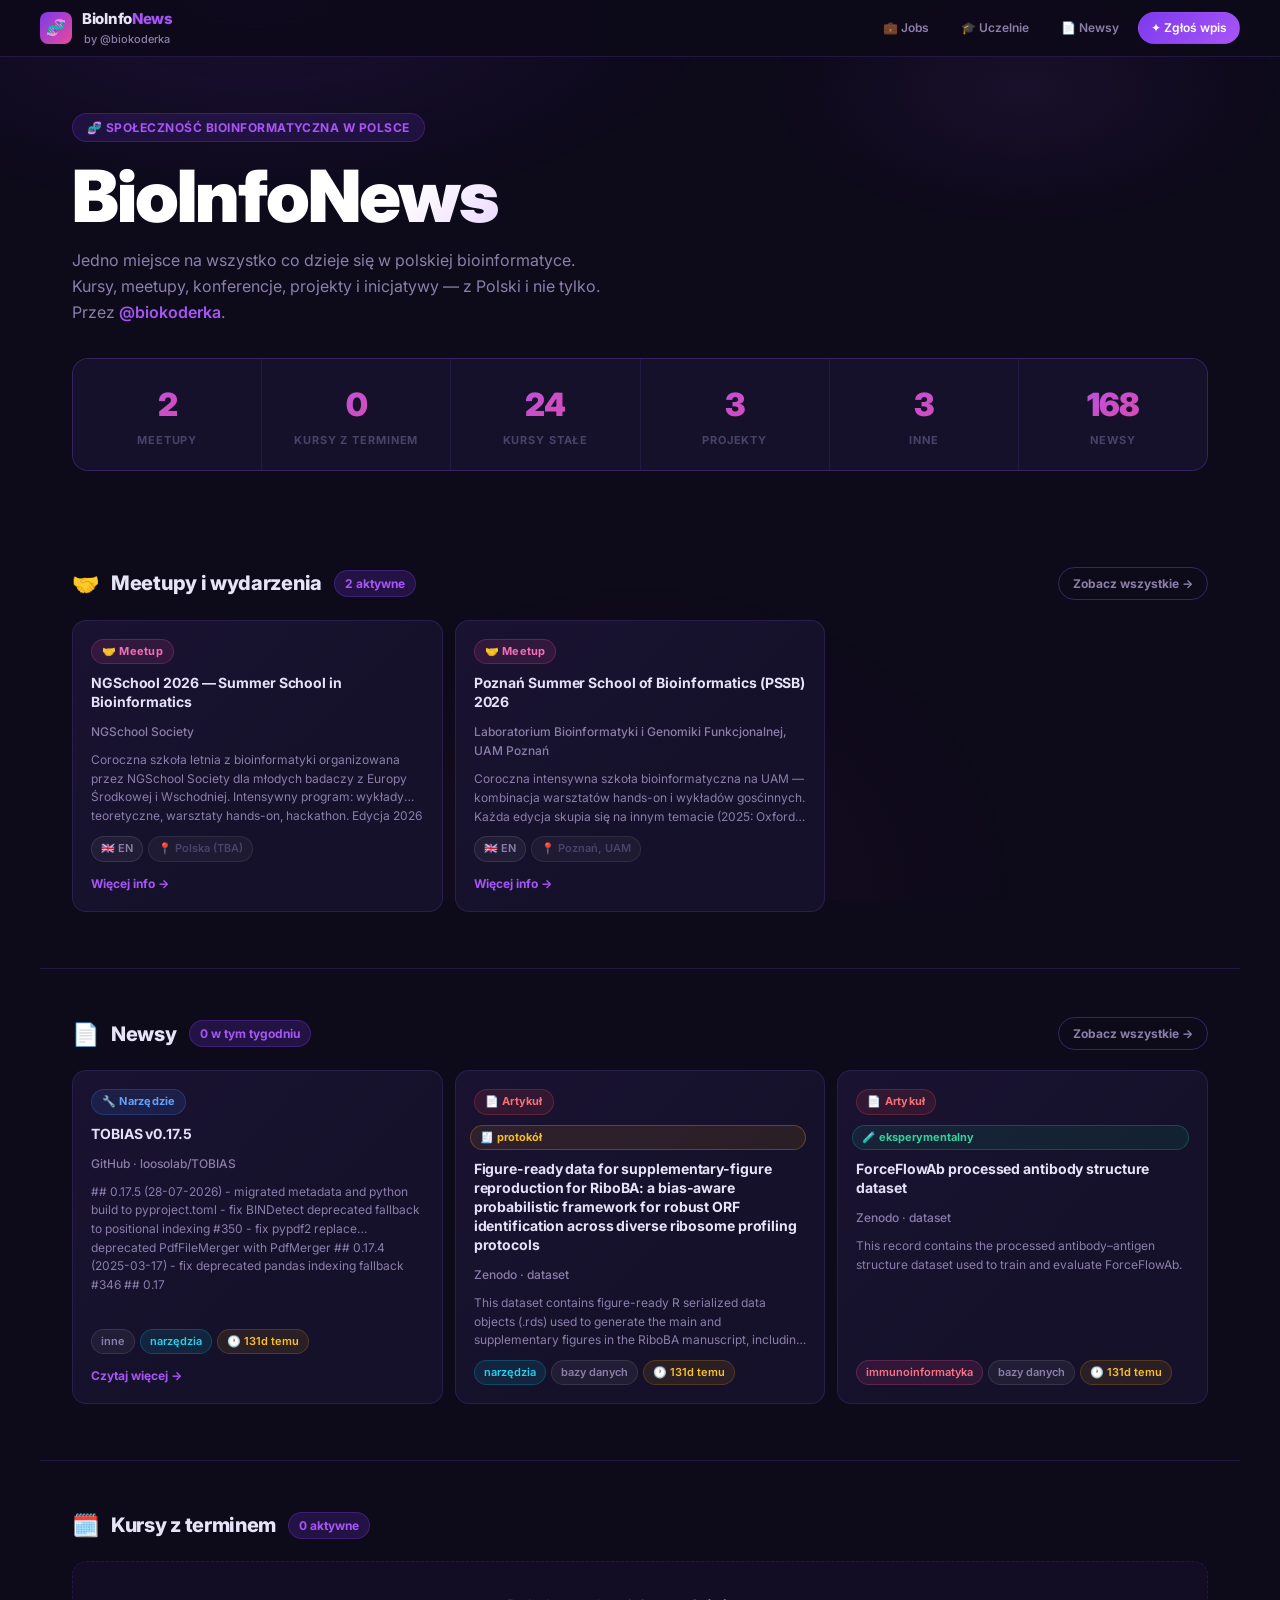
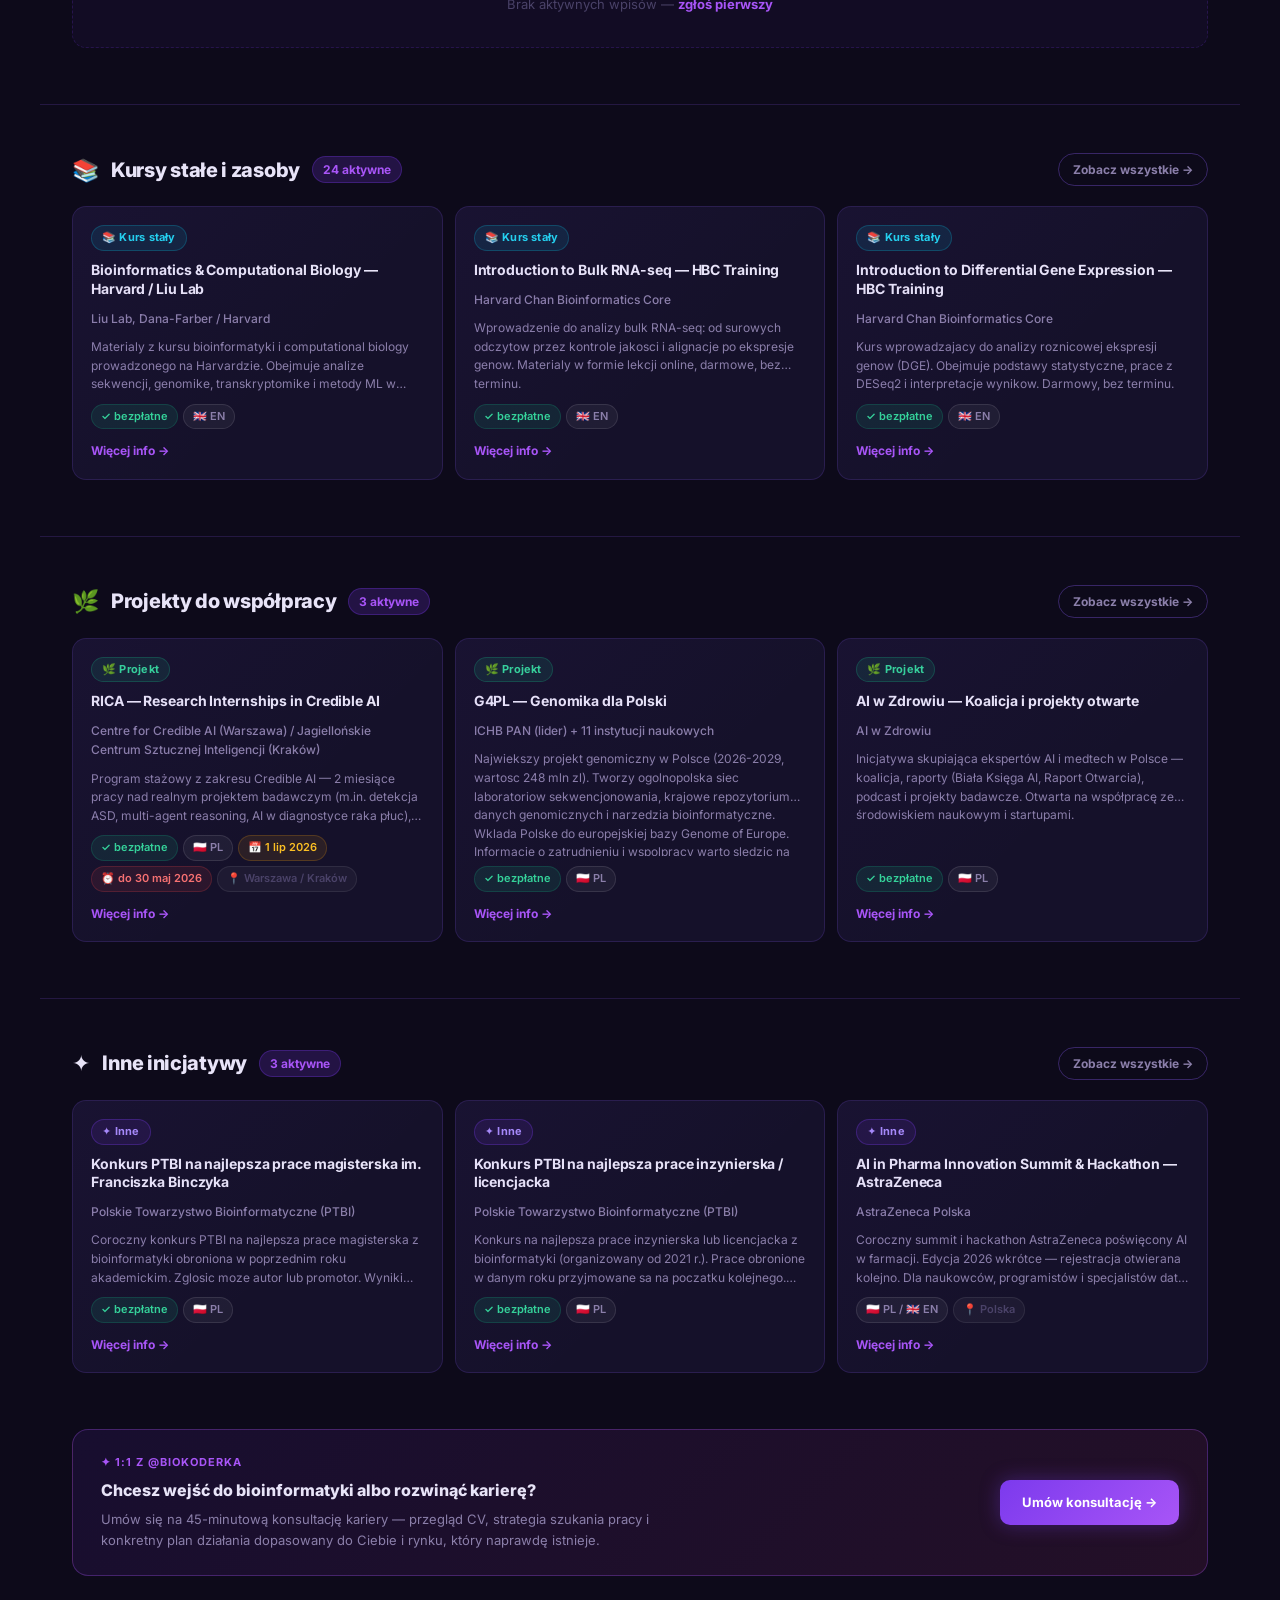
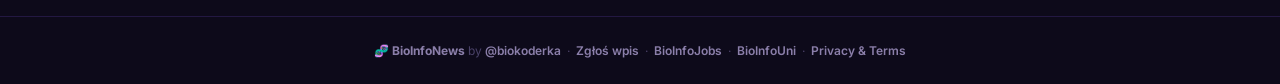
==== index.html @ 51f31eee "Add files via upload" ====
<!DOCTYPE html>
<html lang="pl">
<head>
<meta charset="UTF-8">
<meta name="viewport" content="width=device-width, initial-scale=1.0">
<meta name="description" content="BioInfoNews — projekty, kursy, meetupy i inicjatywy dla społeczności bioinformatycznej w Polsce.">
<title>BioInfoNews by @biokoderka</title>
<link rel="preconnect" href="https://fonts.googleapis.com">
<link rel="preconnect" href="https://fonts.gstatic.com" crossorigin>
<link href="https://fonts.googleapis.com/css2?family=Inter:wght@400;500;600;700;800;900&display=swap" rel="stylesheet">
<style>
:root {
  --bg:      #0d0a1a;
  --bg2:     #130f25;
  --bg3:     #1a1535;
  --card:    #15112a;
  --card2:   #1d1840;
  --border:  rgba(139,92,246,.18);
  --border2: rgba(139,92,246,.35);
  --text:    #e8e4f8;
  --muted:   #8b7faa;
  --dim:     #4a4268;
  --purple:  #7c3aed;
  --purple2: #a855f7;
  --pink:    #ec4899;
  --green:   #10b981;
  --yellow:  #f59e0b;
  --red:     #ef4444;
  --cyan:    #06b6d4;
}

*{box-sizing:border-box;margin:0;padding:0}
html{scroll-behavior:smooth}
body{font-family:Inter,system-ui,sans-serif;background:var(--bg);color:var(--text);min-height:100vh;line-height:1.6}

/* ── BACKGROUND GLOW ── */
body::before{
  content:'';position:fixed;inset:0;z-index:0;pointer-events:none;
  background:
    radial-gradient(ellipse 60% 40% at 20% 0%, rgba(124,58,237,.12) 0%, transparent 60%),
    radial-gradient(ellipse 40% 30% at 80% 10%, rgba(168,85,247,.08) 0%, transparent 50%),
    radial-gradient(ellipse 50% 60% at 50% 100%, rgba(236,72,153,.05) 0%, transparent 60%);
}

/* ── HEADER ── */
header{
  position:sticky;top:0;z-index:100;
  background:rgba(13,10,26,.88);backdrop-filter:blur(16px);
  border-bottom:1px solid var(--border);
  padding:0 2rem;
}
.header-inner{
  max-width:1200px;margin:0 auto;
  display:flex;align-items:center;gap:1rem;height:56px;
}
.logo{display:flex;align-items:center;gap:10px;text-decoration:none}
.logo-icon{
  width:32px;height:32px;border-radius:8px;
  background:linear-gradient(135deg,var(--purple),var(--pink));
  display:flex;align-items:center;justify-content:center;
  font-size:16px;flex-shrink:0;
}
.logo-text{font-size:15px;font-weight:800;color:var(--text);letter-spacing:-.3px}
.logo-text span{color:var(--purple2)}
.logo-sub{font-size:11px;color:var(--muted);font-weight:500;margin-left:2px}
.header-nav{display:flex;gap:6px;margin-left:auto;align-items:center;flex-wrap:wrap}
.header-nav a{
  font-size:12px;font-weight:600;color:var(--muted);text-decoration:none;
  padding:5px 12px;border-radius:999px;border:1px solid transparent;
  transition:all .15s;white-space:nowrap;
}
.header-nav a:hover{color:var(--text);border-color:var(--border2)}
.header-nav a.cta{
  background:linear-gradient(135deg,var(--purple),var(--purple2));
  color:#fff;border-color:transparent;
}
.header-nav a.cta:hover{opacity:.85}

/* ── HERO ── */
.hero{
  position:relative;z-index:1;
  max-width:1200px;margin:0 auto;
  padding:56px 2rem 40px;
}
.hero-eyebrow{
  display:inline-flex;align-items:center;gap:8px;
  background:rgba(124,58,237,.15);border:1px solid rgba(124,58,237,.3);
  border-radius:999px;padding:4px 14px;
  font-size:12px;font-weight:700;color:var(--purple2);
  margin-bottom:20px;letter-spacing:.04em;text-transform:uppercase;
}
.hero h1{
  font-size:clamp(36px,6vw,72px);font-weight:900;line-height:.95;
  letter-spacing:-2px;margin-bottom:16px;
  background:linear-gradient(135deg,#fff 30%,#c084fc 65%,#ec4899 100%);
  -webkit-background-clip:text;-webkit-text-fill-color:transparent;background-clip:text;
}
.hero-sub{
  font-size:16px;color:var(--muted);max-width:560px;line-height:1.65;
  margin-bottom:32px;
}
.hero-sub a{color:var(--purple2);text-decoration:none;font-weight:600}
.hero-sub a:hover{text-decoration:underline}

/* ── STATS ROW ── */
.stats-row{
  display:flex;gap:1px;background:var(--border);
  border:1px solid var(--border);border-radius:16px;overflow:hidden;
  margin-bottom:56px;
}
.stat{
  flex:1;padding:20px 24px;background:var(--card);
  text-align:center;
}
.stat-num{
  font-size:32px;font-weight:900;letter-spacing:-1px;
  background:linear-gradient(135deg,var(--purple2),var(--pink));
  -webkit-background-clip:text;-webkit-text-fill-color:transparent;background-clip:text;
  display:block;
}
.stat-label{font-size:11px;font-weight:700;color:var(--dim);text-transform:uppercase;letter-spacing:.08em;margin-top:2px}

/* ── SECTION ── */
.section{position:relative;z-index:1;max-width:1200px;margin:0 auto;padding:0 2rem 56px}
.section-head{display:flex;align-items:center;gap:12px;margin-bottom:20px;flex-wrap:wrap}
.section-emoji{font-size:22px;line-height:1}
.section-title{font-size:20px;font-weight:800;color:var(--text);letter-spacing:-.3px}
.section-badge{
  background:rgba(124,58,237,.2);border:1px solid rgba(124,58,237,.3);
  color:var(--purple2);font-size:12px;font-weight:700;
  padding:3px 10px;border-radius:999px;
}
.see-all{
  margin-left:auto;font-size:12px;font-weight:700;color:var(--muted);
  text-decoration:none;padding:6px 14px;border-radius:999px;
  border:1px solid var(--border2);transition:all .15s;white-space:nowrap;
}
.see-all:hover{color:var(--purple2);border-color:rgba(124,58,237,.6);background:rgba(124,58,237,.08)}

/* ── CARDS GRID ── */
.cards-grid{display:grid;grid-template-columns:repeat(3,1fr);gap:12px}

/* ── CARD ── */
.card{
  background:var(--card);
  border:1px solid var(--border);
  border-radius:14px;padding:18px;
  display:flex;flex-direction:column;gap:10px;
  transition:border-color .2s, background .2s, transform .15s;
  position:relative;overflow:hidden;
}
.card::before{
  content:'';position:absolute;inset:0;border-radius:14px;
  background:linear-gradient(135deg,rgba(124,58,237,.04),transparent 60%);
  pointer-events:none;
}
.card:hover{border-color:var(--border2);background:var(--card2);transform:translateY(-2px)}

.type-pill{
  display:inline-flex;align-items:center;gap:5px;
  font-size:11px;font-weight:700;padding:3px 10px;border-radius:999px;
  align-self:flex-start;letter-spacing:.02em;
}
.type-pill.meetup     {background:rgba(236,72,153,.12); border:1px solid rgba(236,72,153,.25); color:#f472b6}
.type-pill.course-free{background:rgba(6,182,212,.12);  border:1px solid rgba(6,182,212,.25);  color:#22d3ee}
.type-pill.course-dated{background:rgba(245,158,11,.12);border:1px solid rgba(245,158,11,.25); color:#fbbf24}
.type-pill.project    {background:rgba(16,185,129,.12); border:1px solid rgba(16,185,129,.25); color:#34d399}
.type-pill.other      {background:rgba(124,58,237,.12); border:1px solid rgba(124,58,237,.3);  color:#a78bfa}
.type-pill.research   {background:rgba(239,68,68,.12);  border:1px solid rgba(239,68,68,.25);  color:#f87171}
.type-pill.narzedzie  {background:rgba(59,130,246,.12);  border:1px solid rgba(59,130,246,.25);  color:#60a5fa}
.type-pill.grant      {background:rgba(16,185,129,.12);  border:1px solid rgba(16,185,129,.25);  color:#34d399}

.card-title{font-size:14px;font-weight:700;color:var(--text);line-height:1.35;letter-spacing:-.1px}
.card-org{font-size:12px;color:var(--muted);font-weight:500}
.card-desc{
  font-size:12px;color:var(--muted);line-height:1.55;flex:1;
  display:-webkit-box;-webkit-line-clamp:3;-webkit-box-orient:vertical;overflow:hidden;
}
.card-meta{display:flex;gap:5px;flex-wrap:wrap}
.pill{
  font-size:11px;font-weight:600;padding:3px 9px;border-radius:999px;
  display:inline-flex;align-items:center;gap:3px;
}
.pill.free    {background:rgba(16,185,129,.12); border:1px solid rgba(16,185,129,.2); color:#34d399}
.pill.lang    {background:rgba(255,255,255,.05); border:1px solid rgba(255,255,255,.1);color:var(--muted)}
.pill.date    {background:rgba(245,158,11,.1);  border:1px solid rgba(245,158,11,.2); color:#fbbf24}
.pill.deadline{background:rgba(239,68,68,.1);   border:1px solid rgba(239,68,68,.2);  color:#f87171}
.pill.loc     {background:rgba(255,255,255,.04);border:1px solid rgba(255,255,255,.08);color:var(--dim)}

/* tagi tematyczne i typ artykulu - panel "Artykuly i newsy" */
.pill.genomika       {background:rgba(16,185,129,.12); border:1px solid rgba(16,185,129,.25); color:#34d399}
.pill.single-cell    {background:rgba(236,72,153,.12); border:1px solid rgba(236,72,153,.25); color:#f472b6}
.pill.transkryptomika{background:rgba(236,72,153,.08); border:1px solid rgba(236,72,153,.18); color:#f9a8d4}
.pill.proteomika     {background:rgba(6,182,212,.1);   border:1px solid rgba(6,182,212,.2);   color:#67e8f9}
.pill.mikrobiom      {background:rgba(16,185,129,.08); border:1px solid rgba(16,185,129,.18); color:#6ee7b7}
.pill.ai-ml           {background:rgba(168,85,247,.12); border:1px solid rgba(168,85,247,.25); color:#c084fc}
.pill.struktury       {background:rgba(239,68,68,.12);  border:1px solid rgba(239,68,68,.25);  color:#f87171}
.pill.leki             {background:rgba(245,158,11,.12); border:1px solid rgba(245,158,11,.25); color:#fbbf24}
.pill.epidemiologia   {background:rgba(239,68,68,.08);  border:1px solid rgba(239,68,68,.18);  color:#fca5a5}
.pill.ewolucja         {background:rgba(16,185,129,.1);  border:1px solid rgba(16,185,129,.2);  color:#5eead4}
.pill.narzedzia       {background:rgba(6,182,212,.12);  border:1px solid rgba(6,182,212,.25);  color:#22d3ee}
.pill.immunoinformatyka{background:rgba(236,72,153,.12); border:1px solid rgba(236,72,153,.25); color:#fb7185}
.pill.sieci-systemy    {background:rgba(168,85,247,.08); border:1px solid rgba(168,85,247,.2);  color:#d8b4fe}
.pill.wielo-omika      {background:rgba(16,185,129,.1);  border:1px solid rgba(16,185,129,.22); color:#a7f3d0}
.pill.tekst-i-nlp      {background:rgba(245,158,11,.08); border:1px solid rgba(245,158,11,.2);  color:#fde68a}
.pill.bazy-danych, .pill.inne{background:rgba(255,255,255,.05);border:1px solid rgba(255,255,255,.1);color:var(--muted)}
.pill.granty{background:rgba(16,185,129,.1);border:1px solid rgba(16,185,129,.2);color:#6ee7b7}
.pill.polska{background:rgba(239,68,68,.08);border:1px solid rgba(239,68,68,.2);color:#fca5a5}
.pill.art-przeglad       {background:rgba(168,85,247,.1); border:1px solid rgba(168,85,247,.3); color:#c084fc; font-weight:700}
.pill.art-benchmark      {background:rgba(6,182,212,.1);  border:1px solid rgba(6,182,212,.3);  color:#22d3ee; font-weight:700}
.pill.art-protokol       {background:rgba(245,158,11,.1); border:1px solid rgba(245,158,11,.3); color:#fbbf24; font-weight:700}
.pill.art-narzedzie-art  {background:rgba(59,130,246,.1); border:1px solid rgba(59,130,246,.3); color:#60a5fa; font-weight:700}
.pill.art-eksperymentalne{background:rgba(16,185,129,.1); border:1px solid rgba(16,185,129,.3); color:#34d399; font-weight:700}

.card-link{
  font-size:12px;font-weight:700;color:var(--purple2);text-decoration:none;
  display:inline-flex;align-items:center;gap:4px;margin-top:2px;
  transition:color .15s;
}
.card-link:hover{color:var(--pink)}

/* ── DIVIDER ── */
.section-divider{
  max-width:1200px;margin:0 auto;
  border:none;border-top:1px solid var(--border);
  margin-bottom:48px;
}

/* ── EMPTY ── */
.empty-section{
  background:rgba(124,58,237,.05);border:1px dashed rgba(124,58,237,.2);
  border-radius:14px;padding:32px;text-align:center;
  font-size:13px;color:var(--dim);
}
.empty-section a{color:var(--purple2);font-weight:700;text-decoration:none}

/* ── FOOTER ── */
footer{
  position:relative;z-index:1;
  border-top:1px solid var(--border);
  padding:24px 2rem;text-align:center;
  font-size:12px;color:var(--dim);
}
footer a{color:var(--muted);text-decoration:none;font-weight:600}
footer a:hover{color:var(--purple2)}

@media(max-width:900px){.cards-grid{grid-template-columns:repeat(2,1fr)}}
@media(max-width:600px){
  .cards-grid{grid-template-columns:1fr}
  .hero{padding:36px 1.2rem 28px}
  .section{padding:0 1.2rem 40px}
  .stats-row{flex-wrap:wrap}
  .stat{flex:1 1 50%}
  .header-inner{padding:0}
  header{padding:0 1rem}
}
</style>
<script defer src="https://umami-rose-alpha.vercel.app/script.js" data-website-id="0f8a4bbd-7790-437c-912f-15149106ebab"></script>
</head>
<body>

<header>
  <div class="header-inner">
    <a class="logo" href="index.html">
      <div class="logo-icon">🧬</div>
      <div>
        <div class="logo-text">BioInfo<span>News</span></div>
        <div class="logo-sub">by @biokoderka</div>
      </div>
    </a>
    <nav class="header-nav">
      <a href="https://biokoderka.github.io/bioinfo-jobs/">💼 Jobs</a>
      <a href="https://biokoderka.github.io/bioinfo-uni/">🎓 Uczelnie</a>
      <a href="research.html">📄 Newsy</a>
      <a href="submit.html" class="cta">✦ Zgłoś wpis</a>
    </nav>
  </div>
</header>

<div class="hero">
  <div class="hero-eyebrow">🧬 Społeczność bioinformatyczna w Polsce</div>
  <h1>BioInfoNews</h1>
  <p class="hero-sub">
    Jedno miejsce na wszystko co dzieje się w polskiej bioinformatyce.<br>
    Kursy, meetupy, konferencje, projekty i inicjatywy — z Polski i nie tylko. Przez <a href="https://instagram.com/biokoderka">@biokoderka</a>.
  </p>
  <div class="stats-row" id="statsRow">
    <div class="stat"><span class="stat-num" id="s-meetup">–</span><div class="stat-label">Meetupy</div></div>
    <div class="stat"><span class="stat-num" id="s-course-dated">–</span><div class="stat-label">Kursy z terminem</div></div>
    <div class="stat"><span class="stat-num" id="s-course-free">–</span><div class="stat-label">Kursy stałe</div></div>
    <div class="stat"><span class="stat-num" id="s-project">–</span><div class="stat-label">Projekty</div></div>
    <div class="stat"><span class="stat-num" id="s-other">–</span><div class="stat-label">Inne</div></div>
    <div class="stat"><span class="stat-num" id="s-research">–</span><div class="stat-label">Newsy</div></div>
  </div>
</div>

<div id="sections-container"></div>

<div style="max-width:1200px;margin:0 auto;padding:0 2rem 40px;position:relative;z-index:1">
  <div style="background:linear-gradient(135deg,rgba(124,58,237,.1),rgba(236,72,153,.1));border:1px solid rgba(168,85,247,.3);border-radius:16px;padding:24px 28px;display:flex;align-items:center;justify-content:space-between;gap:20px;flex-wrap:wrap">
    <div>
      <div style="font-size:11px;font-family:Inter,sans-serif;color:var(--purple2);letter-spacing:1px;text-transform:uppercase;font-weight:700;margin-bottom:6px">✦ 1:1 z @biokoderka</div>
      <div style="font-size:16px;font-weight:800;color:var(--text);margin-bottom:6px">Chcesz wejść do bioinformatyki albo rozwinąć karierę?</div>
      <div style="font-size:13px;color:var(--muted);line-height:1.6;max-width:560px">Umów się na 45-minutową konsultację kariery — przegląd CV, strategia szukania pracy i konkretny plan działania dopasowany do Ciebie i rynku, który naprawdę istnieje.</div>
    </div>
    <a href="https://www.naffy.io/biokoderka/konsultacja-kariery-bioinformatycznej-o9b8" target="_blank" rel="noopener" style="flex-shrink:0;background:linear-gradient(135deg,var(--purple),var(--purple2));color:#fff;font-family:Inter,sans-serif;font-size:13px;font-weight:700;padding:12px 22px;border-radius:10px;text-decoration:none;box-shadow:0 0 20px rgba(124,58,237,.35);white-space:nowrap">Umów konsultację →</a>
  </div>
</div>

<footer>
  🧬 <strong style="color:var(--muted)">BioInfoNews</strong> by
  <a href="https://instagram.com/biokoderka">@biokoderka</a> &nbsp;·&nbsp;
  <a href="submit.html">Zgłoś wpis</a> &nbsp;·&nbsp;
  <a href="https://biokoderka.github.io/bioinfo-jobs/">BioInfoJobs</a> &nbsp;·&nbsp;
  <a href="https://biokoderka.github.io/bioinfo-uni/">BioInfoUni</a>
 &nbsp;·&nbsp;
  <a href="privacy.html">Privacy &amp; Terms</a>
</footer>

<script>
const SECTIONS = [
  { type:'meetup',       emoji:'🤝', label:'Meetupy i wydarzenia',   page:'meetups.html' },
  { type:'course-dated', emoji:'🗓️', label:'Kursy z terminem',        page:'courses-dated.html' },
  { type:'course-free',  emoji:'📚', label:'Kursy stałe i zasoby',    page:'courses-free.html' },
  { type:'project',      emoji:'🌿', label:'Projekty do współpracy',  page:'projects.html' },
  { type:'other',        emoji:'✦',  label:'Inne inicjatywy',         page:'other.html' },
];

const TYPE_META = {
  'project':      {label:'🌿 Projekt',        cls:'project'},
  'course-free':  {label:'📚 Kurs stały',      cls:'course-free'},
  'course-dated': {label:'🗓️ Kurs z terminem', cls:'course-dated'},
  'meetup':       {label:'🤝 Meetup',          cls:'meetup'},
  'other':        {label:'✦ Inne',             cls:'other'},
};

function isArchived(e){
  if(e.archived) return true;
  if(e.date_end) return new Date(e.date_end) < new Date();
  return false;
}
function fmtDate(s){
  return new Date(s).toLocaleDateString('pl-PL',{day:'numeric',month:'short',year:'numeric'});
}
function renderCard(e){
  const tm = TYPE_META[e.type]||TYPE_META['other'];
  let pills='';
  if(e.free)        pills+=`<span class="pill free">✓ bezpłatne</span>`;
  if(e.lang)        pills+=`<span class="pill lang">${e.lang}</span>`;
  if(e.date_start)  pills+=`<span class="pill date">📅 ${fmtDate(e.date_start)}</span>`;
  if(e.deadline)    pills+=`<span class="pill deadline">⏰ do ${fmtDate(e.deadline)}</span>`;
  if(e.location)    pills+=`<span class="pill loc">📍 ${e.location}</span>`;
  return `<article class="card">
    <span class="type-pill ${tm.cls}">${tm.label}</span>
    <div class="card-title">${e.title}</div>
    ${e.org?`<div class="card-org">${e.org}</div>`:''}
    <div class="card-desc">${e.description}</div>
    ${pills?`<div class="card-meta">${pills}</div>`:''}
    ${e.url?`<a class="card-link" href="${e.url}" target="_blank" rel="noopener">Więcej info →</a>`:''}
  </article>`;
}
const RESEARCH_TYPE_META={
  'research':  {label:'📄 Artykuł',   cls:'research'},
  'narzedzie': {label:'🔧 Narzędzie', cls:'narzedzie'},
  'grant':     {label:'💰 Grant',     cls:'grant'},
};
function timeAgo(dateStr){
  if(!dateStr) return '';
  const diffH=Math.floor((Date.now()-new Date(dateStr).getTime())/3600000);
  if(diffH<1) return 'przed chwilą';
  if(diffH<24) return `${diffH}h temu`;
  return `${Math.floor(diffH/24)}d temu`;
}
const ARTICLE_TYPE_META={
  'przeglad':        {label:'📖 przeglądowy',    cls:'art-przeglad'},
  'eksperymentalne': {label:'🧪 eksperymentalny', cls:'art-eksperymentalne'},
  'narzedzie-art':   {label:'🔧 opis narzędzia',  cls:'art-narzedzie-art'},
  'benchmark':       {label:'📊 benchmark',       cls:'art-benchmark'},
  'protokol':        {label:'🧾 protokół',        cls:'art-protokol'},
};
const TAG_LABELS={
  'genomika':'genomika','single-cell':'single-cell','transkryptomika':'transkryptomika',
  'proteomika':'proteomika','mikrobiom':'mikrobiom','ai-ml':'AI / ML','struktury':'struktury',
  'leki':'leki','epidemiologia':'epidemiologia','ewolucja':'ewolucja','narzedzia':'narzędzia',
  'bazy-danych':'bazy danych','immunoinformatyka':'immunoinformatyka','sieci-systemy':'sieci i systemy','wielo-omika':'multi-omika','tekst-i-nlp':'text mining / NLP','inne':'inne','polska':'🇵🇱 polskie źródło','granty':'💰 granty',
};
function renderResearchCard(e){
  const tm=RESEARCH_TYPE_META[e.type]||RESEARCH_TYPE_META['research'];
  const at=ARTICLE_TYPE_META[e.article_type];
  const tagPills=(e.tags||[]).slice(0,2).map(t=>`<span class="pill ${t}">${TAG_LABELS[t]||t}</span>`).join('');
  return `<article class="card">
    <span class="type-pill ${tm.cls}">${tm.label}</span>
    ${at?`<span class="pill ${at.cls}" style="margin-left:-4px">${at.label}</span>`:''}
    <div class="card-title">${e.title}</div>
    ${e.source?`<div class="card-org">${e.source}</div>`:''}
    <div class="card-desc">${e.description||''}</div>
    <div class="card-meta">${tagPills}<span class="pill date">🕐 ${timeAgo(e.date)}</span></div>
    ${e.url?`<a class="card-link" href="${e.url}" target="_blank" rel="noopener">Czytaj więcej →</a>`:''}
  </article>`;
}

function sortActive(entries){
  return [...entries].sort((a,b)=>{
    // entries without date_start go to the end (TBA)
    const da=a.date_start?new Date(a.date_start):new Date('2099-01-01');
    const db=b.date_start?new Date(b.date_start):new Date('2099-01-01');
    return da-db;
  });
}

async function init(){
  const r = await fetch('news.json?v='+Date.now());
  const data = await r.json();
  const active = data.entries.filter(e=>!isArchived(e));

  // fill stats
  SECTIONS.forEach(sec=>{
    const count = active.filter(e=>e.type===sec.type).length;
    const el = document.getElementById('s-'+sec.type);
    if(el) el.textContent = count;
  });

  // research-news.json - osobne zrodlo, nie blokuje reszty strony jesli
  // plik jeszcze nie istnieje (np. workflow sie jeszcze nie wykonal)
  let rentries = [];
  try{
    const rr = await fetch('research-news.json?v='+Date.now());
    if(!rr.ok) throw new Error('brak pliku');
    const rdata = await rr.json();
    rentries = rdata.entries || [];
  }catch(err){ /* zostaje pusta lista, panel pokaze stan "w toku" */ }
  const sEl = document.getElementById('s-research');
  if(sEl) sEl.textContent = rentries.length || '–';

  function researchSectionHtml(){
    const WEEK_MS = 7*24*3600*1000;
    const recent = rentries.filter(e => e.date && (Date.now()-new Date(e.date).getTime())<=WEEK_MS);
    const top3 = (recent.length ? recent : rentries).slice(0,3);
    let h = `<section class="section">
      <div class="section-head">
        <span class="section-emoji">📄</span>
        <span class="section-title">Newsy</span>
        <span class="section-badge">${recent.length} w tym tygodniu</span>
        ${rentries.length>0?`<a class="see-all" href="research.html">Zobacz wszystkie →</a>`:''}
      </div>`;
    h += top3.length===0
      ? `<div class="empty-section">Jeszcze nic nie pobrano — pierwszy przebieg pobierania w toku.</div>`
      : `<div class="cards-grid">${top3.map(renderResearchCard).join('')}</div>`;
    h += `</section>`;
    return h;
  }

  const container = document.getElementById('sections-container');
  let html='';

  SECTIONS.forEach((sec,i)=>{
    const all = sortActive(active.filter(e=>e.type===sec.type));
    const top3 = all.slice(0,3);
    const count = all.length;

    html+=`<section class="section">
      <div class="section-head">
        <span class="section-emoji">${sec.emoji}</span>
        <span class="section-title">${sec.label}</span>
        <span class="section-badge">${count} aktywne</span>
        ${count>0?`<a class="see-all" href="${sec.page}">Zobacz wszystkie →</a>`:''}
      </div>`;

    if(top3.length===0){
      html+=`<div class="empty-section">Brak aktywnych wpisów — <a href="submit.html">zgłoś pierwszy</a></div>`;
    } else {
      html+=`<div class="cards-grid">${top3.map(renderCard).join('')}</div>`;
    }
    html+=`</section>`;
    html+=`<hr class="section-divider">`;

    // panel "Artykuly i newsy" zaraz po sekcji Meetupy (pierwsza w SECTIONS)
    if(sec.type==='meetup'){
      html += researchSectionHtml();
      html += `<hr class="section-divider">`;
    }
  });
  // usun ewentualny nadmiarowy separator na samym koncu
  html = html.replace(/<hr class="section-divider">$/, '');

  container.innerHTML=html;
}

init().catch(()=>{
  document.getElementById('sections-container').innerHTML=
    '<div style="text-align:center;padding:60px 2rem;color:var(--muted)">Nie udało się załadować danych.</div>';
});
</script>
</body>
</html>
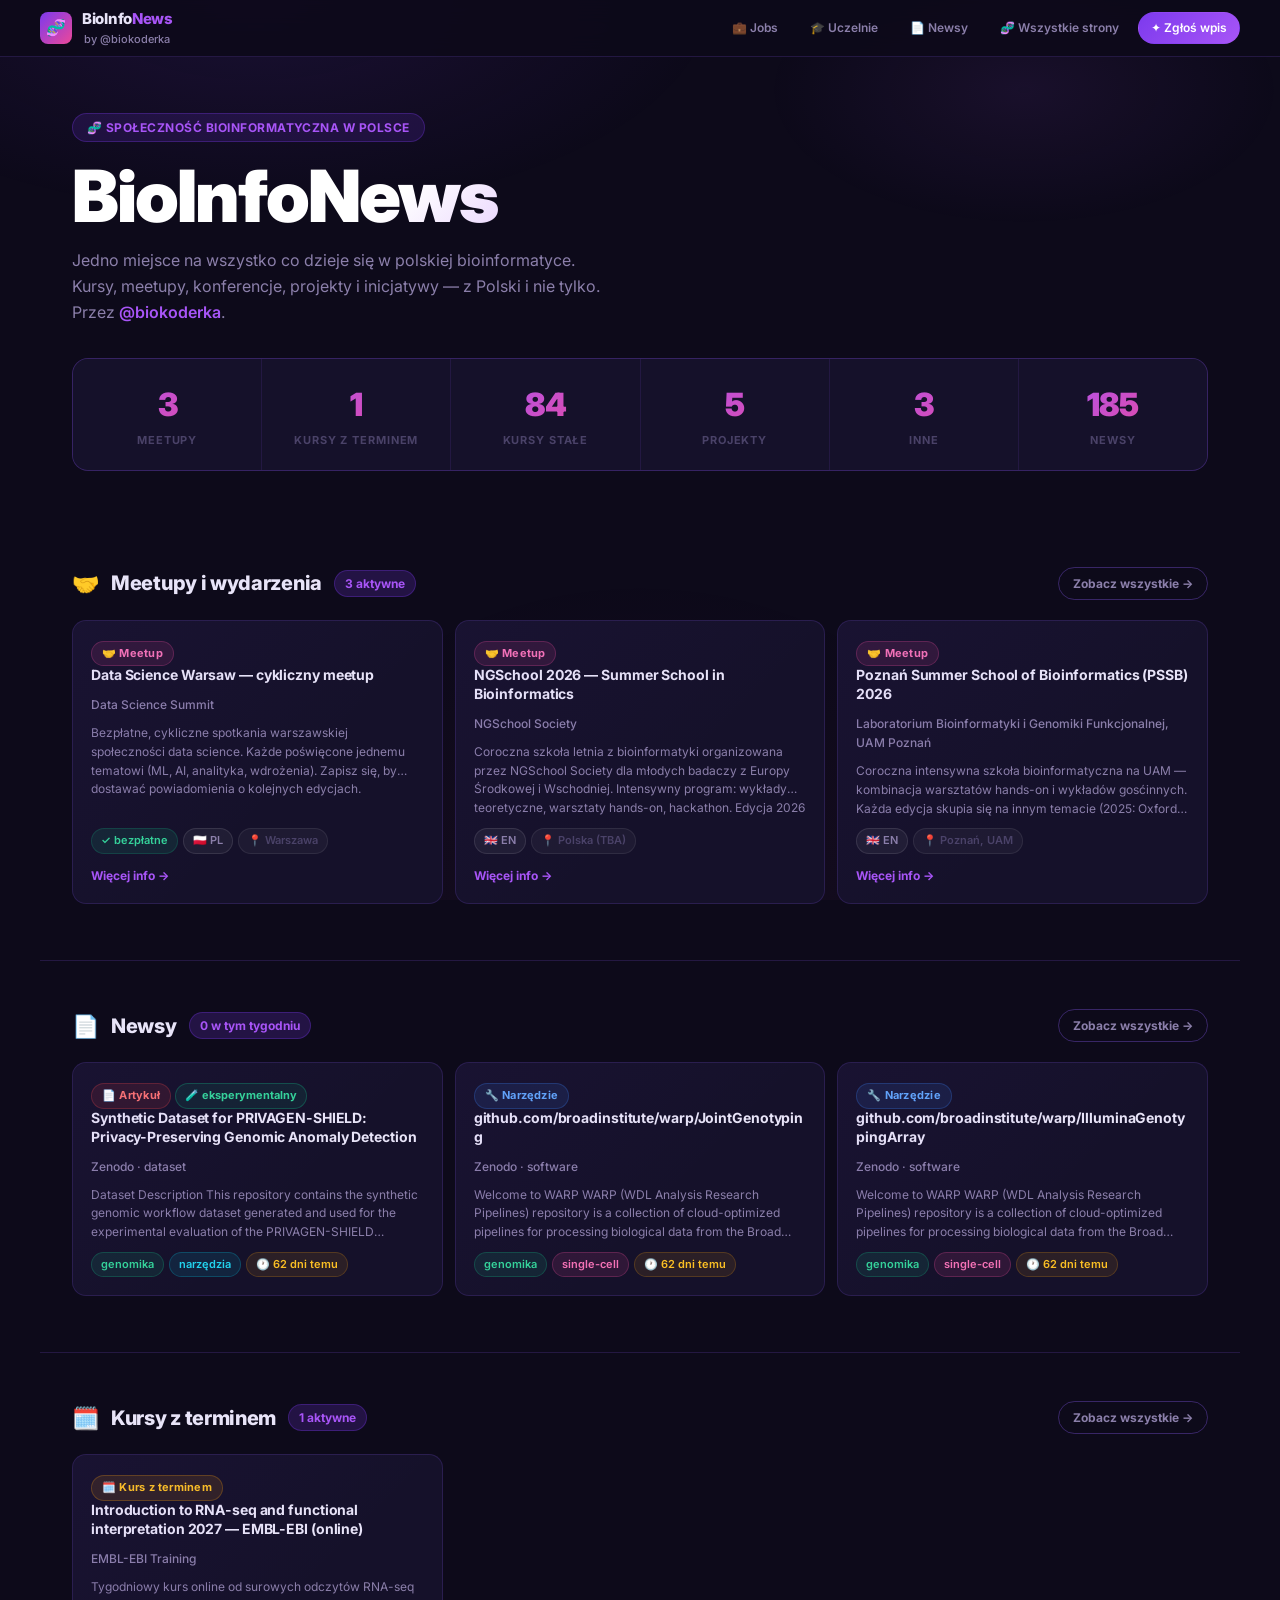
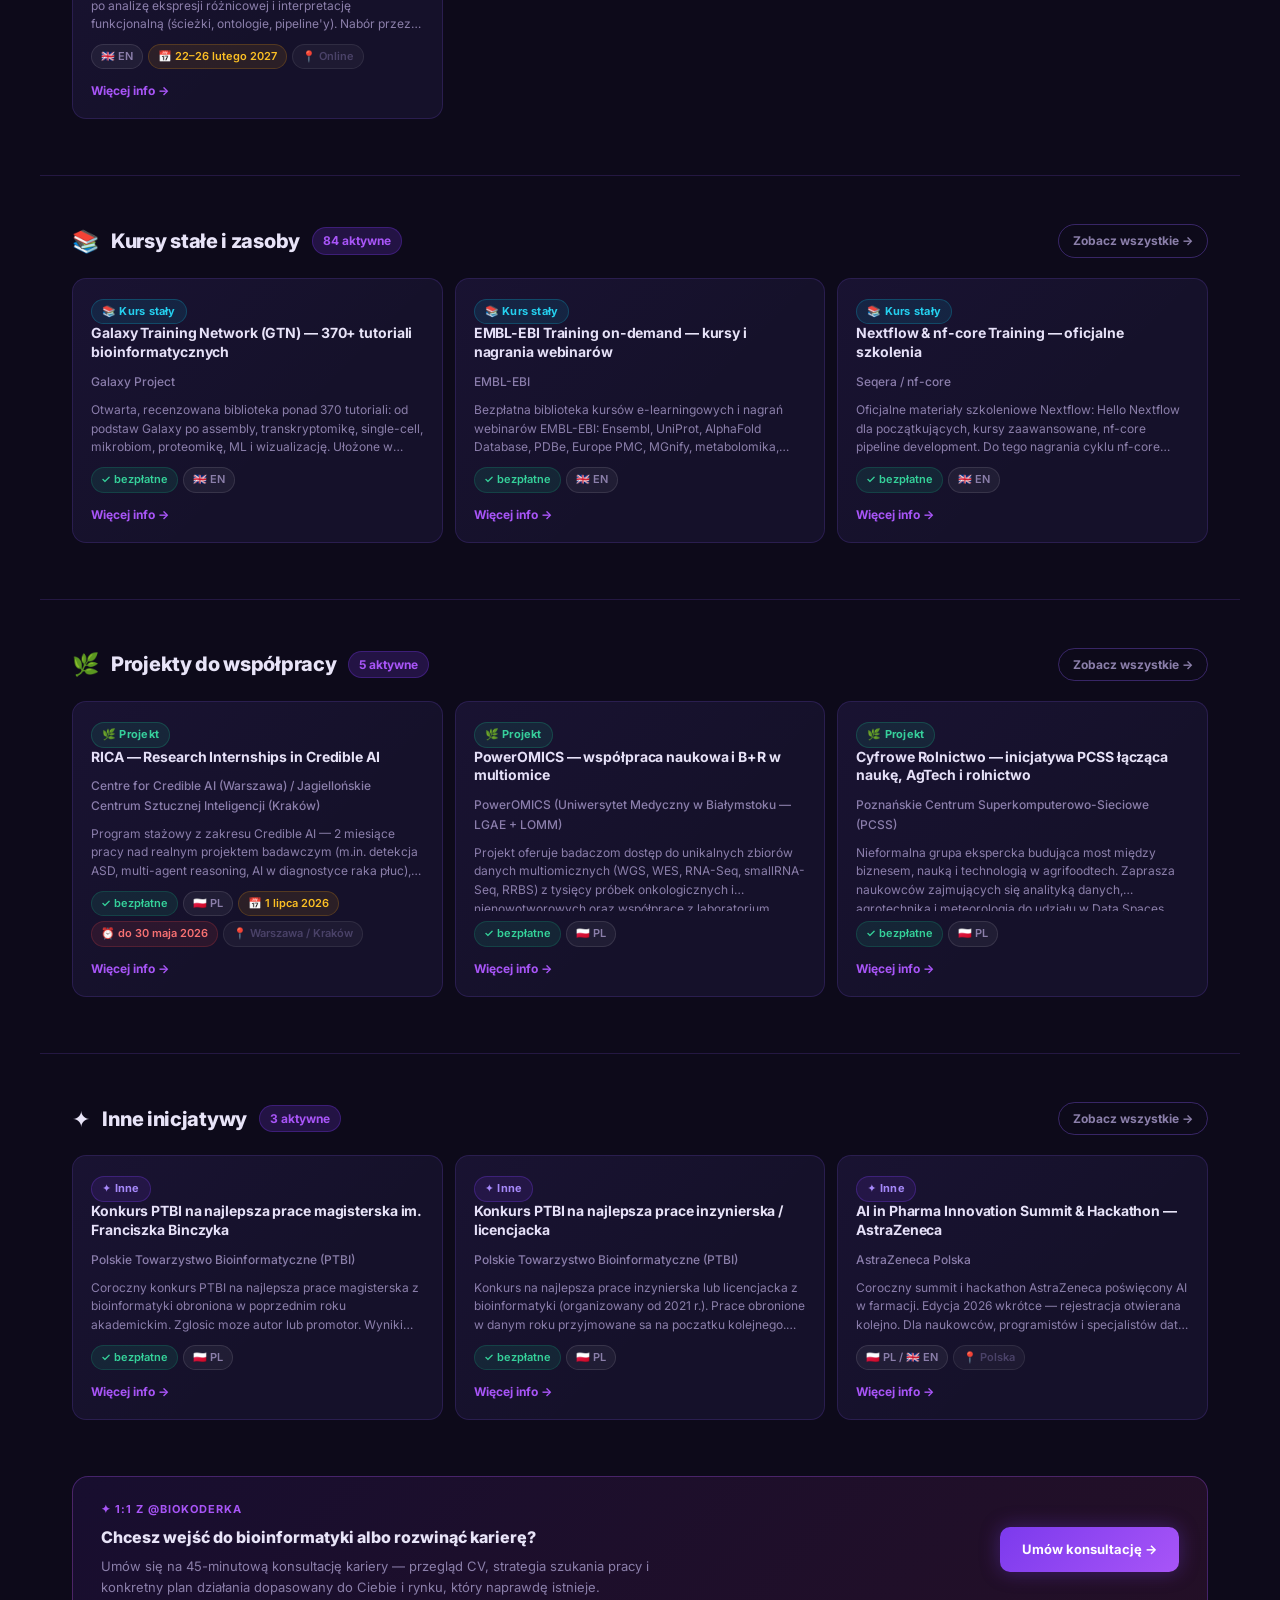
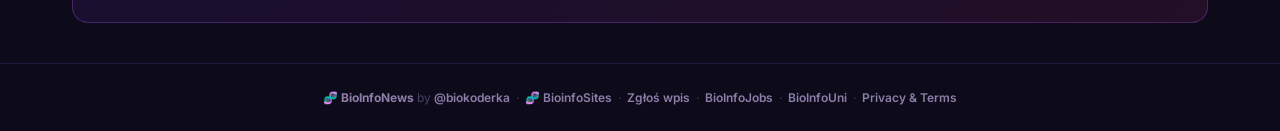
==== commit 1ee2cfea: "Add files via upload" ====
--- a/index.html
+++ b/index.html
@@ -3,8 +3,22 @@
 <head>
 <meta charset="UTF-8">
 <meta name="viewport" content="width=device-width, initial-scale=1.0">
-<meta name="description" content="BioInfoNews — projekty, kursy, meetupy i inicjatywy dla społeczności bioinformatycznej w Polsce.">
-<title>BioInfoNews by @biokoderka</title>
+<title>BioInfoNews — bioinformatyka w Polsce: wydarzenia, kursy, newsy</title>
+<meta name="description" content="Meetupy, konferencje, kursy i projekty dla społeczności bioinformatycznej w Polsce, plus codzienny przegląd preprintów, publikacji i nowych wersji narzędzi.">
+<link rel="canonical" href="https://biokoderka.github.io/bioinfo-news/">
+<meta property="og:type" content="website">
+<meta property="og:site_name" content="BioInfoNews">
+<meta property="og:locale" content="pl_PL">
+<meta property="og:title" content="BioInfoNews — bioinformatyka w Polsce: wydarzenia, kursy, newsy">
+<meta property="og:description" content="Meetupy, konferencje, kursy i projekty dla społeczności bioinformatycznej w Polsce, plus codzienny przegląd preprintów, publikacji i nowych wersji narzędzi.">
+<meta property="og:url" content="https://biokoderka.github.io/bioinfo-news/">
+<meta property="og:image" content="https://biokoderka.github.io/bioinfo-news/og-image.png">
+<meta property="og:image:width" content="1200">
+<meta property="og:image:height" content="630">
+<meta name="twitter:card" content="summary_large_image">
+<meta name="theme-color" content="#0d0a1a">
+<link rel="icon" href="data:image/svg+xml,%3Csvg xmlns='http://www.w3.org/2000/svg' viewBox='0 0 100 100'%3E%3Crect width='100' height='100' rx='22' fill='%230d0a1a'/%3E%3Ctext x='50' y='68' font-size='58' text-anchor='middle'%3E%F0%9F%A7%AC%3C/text%3E%3C/svg%3E">
+<script defer src="https://umami-rose-alpha.vercel.app/script.js" data-website-id="0f8a4bbd-7790-437c-912f-15149106ebab"></script>
 <link rel="preconnect" href="https://fonts.googleapis.com">
 <link rel="preconnect" href="https://fonts.gstatic.com" crossorigin>
 <link href="https://fonts.googleapis.com/css2?family=Inter:wght@400;500;600;700;800;900&display=swap" rel="stylesheet">
@@ -204,6 +218,9 @@
 .pill.wielo-omika      {background:rgba(16,185,129,.1);  border:1px solid rgba(16,185,129,.22); color:#a7f3d0}
 .pill.tekst-i-nlp      {background:rgba(245,158,11,.08); border:1px solid rgba(245,158,11,.2);  color:#fde68a}
 .pill.bazy-danych, .pill.inne{background:rgba(255,255,255,.05);border:1px solid rgba(255,255,255,.1);color:var(--muted)}
+.pill.neuronauka{background:rgba(236,72,153,.1);border:1px solid rgba(236,72,153,.25);color:#f9a8d4}
+.pill.modelowanie{background:rgba(6,182,212,.1);border:1px solid rgba(6,182,212,.25);color:#67e8f9}
+.pill.kliniczne{background:rgba(239,68,68,.1);border:1px solid rgba(239,68,68,.25);color:#fca5a5}
 .pill.granty{background:rgba(16,185,129,.1);border:1px solid rgba(16,185,129,.2);color:#6ee7b7}
 .pill.polska{background:rgba(239,68,68,.08);border:1px solid rgba(239,68,68,.2);color:#fca5a5}
 .pill.art-przeglad       {background:rgba(168,85,247,.1); border:1px solid rgba(168,85,247,.3); color:#c084fc; font-weight:700}
@@ -254,8 +271,9 @@
   .header-inner{padding:0}
   header{padding:0 1rem}
 }
+.card-title{overflow-wrap:anywhere}
 </style>
-<script defer src="https://umami-rose-alpha.vercel.app/script.js" data-website-id="0f8a4bbd-7790-437c-912f-15149106ebab"></script>
+
 </head>
 <body>
 
@@ -272,6 +290,7 @@
       <a href="https://biokoderka.github.io/bioinfo-jobs/">💼 Jobs</a>
       <a href="https://biokoderka.github.io/bioinfo-uni/">🎓 Uczelnie</a>
       <a href="research.html">📄 Newsy</a>
+      <a href="https://biokoderka.github.io/bioinfosites/">🧬 Wszystkie strony</a>
       <a href="submit.html" class="cta">✦ Zgłoś wpis</a>
     </nav>
   </div>
@@ -310,6 +329,7 @@
 <footer>
   🧬 <strong style="color:var(--muted)">BioInfoNews</strong> by
   <a href="https://instagram.com/biokoderka">@biokoderka</a> &nbsp;·&nbsp;
+  <a href="https://biokoderka.github.io/bioinfosites/">🧬 BioinfoSites</a> &nbsp;·&nbsp;
   <a href="submit.html">Zgłoś wpis</a> &nbsp;·&nbsp;
   <a href="https://biokoderka.github.io/bioinfo-jobs/">BioInfoJobs</a> &nbsp;·&nbsp;
   <a href="https://biokoderka.github.io/bioinfo-uni/">BioInfoUni</a>
@@ -317,6 +337,7 @@
   <a href="privacy.html">Privacy &amp; Terms</a>
 </footer>
 
+<script src="assets/common.js?v=2"></script>
 <script>
 const SECTIONS = [
   { type:'meetup',       emoji:'🤝', label:'Meetupy i wydarzenia',   page:'meetups.html' },
@@ -326,164 +347,68 @@
   { type:'other',        emoji:'✦',  label:'Inne inicjatywy',         page:'other.html' },
 ];
 
-const TYPE_META = {
-  'project':      {label:'🌿 Projekt',        cls:'project'},
-  'course-free':  {label:'📚 Kurs stały',      cls:'course-free'},
-  'course-dated': {label:'🗓️ Kurs z terminem', cls:'course-dated'},
-  'meetup':       {label:'🤝 Meetup',          cls:'meetup'},
-  'other':        {label:'✦ Inne',             cls:'other'},
-};
-
-function isArchived(e){
-  if(e.archived) return true;
-  if(e.date_end) return new Date(e.date_end) < new Date();
-  return false;
-}
-function fmtDate(s){
-  return new Date(s).toLocaleDateString('pl-PL',{day:'numeric',month:'short',year:'numeric'});
-}
-function renderCard(e){
-  const tm = TYPE_META[e.type]||TYPE_META['other'];
-  let pills='';
-  if(e.free)        pills+=`<span class="pill free">✓ bezpłatne</span>`;
-  if(e.lang)        pills+=`<span class="pill lang">${e.lang}</span>`;
-  if(e.date_start)  pills+=`<span class="pill date">📅 ${fmtDate(e.date_start)}</span>`;
-  if(e.deadline)    pills+=`<span class="pill deadline">⏰ do ${fmtDate(e.deadline)}</span>`;
-  if(e.location)    pills+=`<span class="pill loc">📍 ${e.location}</span>`;
-  return `<article class="card">
-    <span class="type-pill ${tm.cls}">${tm.label}</span>
-    <div class="card-title">${e.title}</div>
-    ${e.org?`<div class="card-org">${e.org}</div>`:''}
-    <div class="card-desc">${e.description}</div>
-    ${pills?`<div class="card-meta">${pills}</div>`:''}
-    ${e.url?`<a class="card-link" href="${e.url}" target="_blank" rel="noopener">Więcej info →</a>`:''}
-  </article>`;
-}
-const RESEARCH_TYPE_META={
-  'research':  {label:'📄 Artykuł',   cls:'research'},
-  'narzedzie': {label:'🔧 Narzędzie', cls:'narzedzie'},
-  'grant':     {label:'💰 Grant',     cls:'grant'},
-};
-function timeAgo(dateStr){
-  if(!dateStr) return '';
-  const diffH=Math.floor((Date.now()-new Date(dateStr).getTime())/3600000);
-  if(diffH<1) return 'przed chwilą';
-  if(diffH<24) return `${diffH}h temu`;
-  return `${Math.floor(diffH/24)}d temu`;
-}
-const ARTICLE_TYPE_META={
-  'przeglad':        {label:'📖 przeglądowy',    cls:'art-przeglad'},
-  'eksperymentalne': {label:'🧪 eksperymentalny', cls:'art-eksperymentalne'},
-  'narzedzie-art':   {label:'🔧 opis narzędzia',  cls:'art-narzedzie-art'},
-  'benchmark':       {label:'📊 benchmark',       cls:'art-benchmark'},
-  'protokol':        {label:'🧾 protokół',        cls:'art-protokol'},
-};
-const TAG_LABELS={
-  'genomika':'genomika','single-cell':'single-cell','transkryptomika':'transkryptomika',
-  'proteomika':'proteomika','mikrobiom':'mikrobiom','ai-ml':'AI / ML','struktury':'struktury',
-  'leki':'leki','epidemiologia':'epidemiologia','ewolucja':'ewolucja','narzedzia':'narzędzia',
-  'bazy-danych':'bazy danych','immunoinformatyka':'immunoinformatyka','sieci-systemy':'sieci i systemy','wielo-omika':'multi-omika','tekst-i-nlp':'text mining / NLP','inne':'inne','polska':'🇵🇱 polskie źródło','granty':'💰 granty',
-};
-function renderResearchCard(e){
-  const tm=RESEARCH_TYPE_META[e.type]||RESEARCH_TYPE_META['research'];
-  const at=ARTICLE_TYPE_META[e.article_type];
-  const tagPills=(e.tags||[]).slice(0,2).map(t=>`<span class="pill ${t}">${TAG_LABELS[t]||t}</span>`).join('');
-  return `<article class="card">
-    <span class="type-pill ${tm.cls}">${tm.label}</span>
-    ${at?`<span class="pill ${at.cls}" style="margin-left:-4px">${at.label}</span>`:''}
-    <div class="card-title">${e.title}</div>
-    ${e.source?`<div class="card-org">${e.source}</div>`:''}
-    <div class="card-desc">${e.description||''}</div>
-    <div class="card-meta">${tagPills}<span class="pill date">🕐 ${timeAgo(e.date)}</span></div>
-    ${e.url?`<a class="card-link" href="${e.url}" target="_blank" rel="noopener">Czytaj więcej →</a>`:''}
-  </article>`;
-}
-
+// najbliższe terminy pierwsze; wpisy bez daty (np. kursy stałe) — od najnowszych
 function sortActive(entries){
   return [...entries].sort((a,b)=>{
-    // entries without date_start go to the end (TBA)
-    const da=a.date_start?new Date(a.date_start):new Date('2099-01-01');
-    const db=b.date_start?new Date(b.date_start):new Date('2099-01-01');
-    return da-db;
+    if(a.date_start && b.date_start) return a.date_start.localeCompare(b.date_start);
+    if(a.date_start) return -1;
+    if(b.date_start) return 1;
+    return (b.added||'').localeCompare(a.added||'');
   });
 }
 
 async function init(){
-  const r = await fetch('news.json?v='+Date.now());
-  const data = await r.json();
-  const active = data.entries.filter(e=>!isArchived(e));
-
-  // fill stats
+  const data = await fetch('news.json?v='+Date.now()).then(r=>r.json());
+  const active = (data.entries||[]).filter(e=>!isArchived(e));
+
   SECTIONS.forEach(sec=>{
-    const count = active.filter(e=>e.type===sec.type).length;
     const el = document.getElementById('s-'+sec.type);
-    if(el) el.textContent = count;
+    if(el) el.textContent = active.filter(e=>e.type===sec.type).length;
   });
 
-  // research-news.json - osobne zrodlo, nie blokuje reszty strony jesli
-  // plik jeszcze nie istnieje (np. workflow sie jeszcze nie wykonal)
+  // research-news.json — osobne źródło; brak pliku nie blokuje reszty strony
   let rentries = [];
   try{
     const rr = await fetch('research-news.json?v='+Date.now());
-    if(!rr.ok) throw new Error('brak pliku');
-    const rdata = await rr.json();
-    rentries = rdata.entries || [];
-  }catch(err){ /* zostaje pusta lista, panel pokaze stan "w toku" */ }
+    if(rr.ok) rentries = (await rr.json()).entries || [];
+  }catch(err){}
+  const weekAgo = new Date(Date.now()-7*86400000).toISOString().slice(0,10);
+  const recent = rentries.filter(e => (e.date||'') >= weekAgo);
   const sEl = document.getElementById('s-research');
-  if(sEl) sEl.textContent = rentries.length || '–';
+  if(sEl) sEl.textContent = recent.length || rentries.length || '–';
 
   function researchSectionHtml(){
-    const WEEK_MS = 7*24*3600*1000;
-    const recent = rentries.filter(e => e.date && (Date.now()-new Date(e.date).getTime())<=WEEK_MS);
     const top3 = (recent.length ? recent : rentries).slice(0,3);
-    let h = `<section class="section">
+    return `<section class="section">
       <div class="section-head">
         <span class="section-emoji">📄</span>
         <span class="section-title">Newsy</span>
         <span class="section-badge">${recent.length} w tym tygodniu</span>
-        ${rentries.length>0?`<a class="see-all" href="research.html">Zobacz wszystkie →</a>`:''}
-      </div>`;
-    h += top3.length===0
-      ? `<div class="empty-section">Jeszcze nic nie pobrano — pierwszy przebieg pobierania w toku.</div>`
-      : `<div class="cards-grid">${top3.map(renderResearchCard).join('')}</div>`;
-    h += `</section>`;
-    return h;
+        ${rentries.length?`<a class="see-all" href="research.html">Zobacz wszystkie →</a>`:''}
+      </div>
+      ${top3.length
+        ? `<div class="cards-grid">${top3.map(e=>researchCard(e,{maxTags:2})).join('')}</div>`
+        : `<div class="empty-section">Jeszcze nic nie pobrano — pierwszy przebieg pobierania w toku.</div>`}
+    </section>`;
   }
 
-  const container = document.getElementById('sections-container');
-  let html='';
-
-  SECTIONS.forEach((sec,i)=>{
+  const parts = [];
+  SECTIONS.forEach(sec=>{
     const all = sortActive(active.filter(e=>e.type===sec.type));
-    const top3 = all.slice(0,3);
-    const count = all.length;
-
-    html+=`<section class="section">
+    parts.push(`<section class="section">
       <div class="section-head">
         <span class="section-emoji">${sec.emoji}</span>
         <span class="section-title">${sec.label}</span>
-        <span class="section-badge">${count} aktywne</span>
-        ${count>0?`<a class="see-all" href="${sec.page}">Zobacz wszystkie →</a>`:''}
-      </div>`;
-
-    if(top3.length===0){
-      html+=`<div class="empty-section">Brak aktywnych wpisów — <a href="submit.html">zgłoś pierwszy</a></div>`;
-    } else {
-      html+=`<div class="cards-grid">${top3.map(renderCard).join('')}</div>`;
-    }
-    html+=`</section>`;
-    html+=`<hr class="section-divider">`;
-
-    // panel "Artykuly i newsy" zaraz po sekcji Meetupy (pierwsza w SECTIONS)
-    if(sec.type==='meetup'){
-      html += researchSectionHtml();
-      html += `<hr class="section-divider">`;
-    }
+        <span class="section-badge">${all.length} aktywne</span>
+        ${all.length?`<a class="see-all" href="${sec.page}">Zobacz wszystkie →</a>`:''}
+      </div>
+      ${all.length
+        ? `<div class="cards-grid">${all.slice(0,3).map(e=>newsCard(e)).join('')}</div>`
+        : `<div class="empty-section">Brak aktywnych wpisów — <a href="submit.html">zgłoś pierwszy</a></div>`}
+    </section>`);
+    if(sec.type==='meetup') parts.push(researchSectionHtml());   // newsy zaraz po meetupach
   });
-  // usun ewentualny nadmiarowy separator na samym koncu
-  html = html.replace(/<hr class="section-divider">$/, '');
-
-  container.innerHTML=html;
+  document.getElementById('sections-container').innerHTML = parts.join('<hr class="section-divider">');
 }
 
 init().catch(()=>{
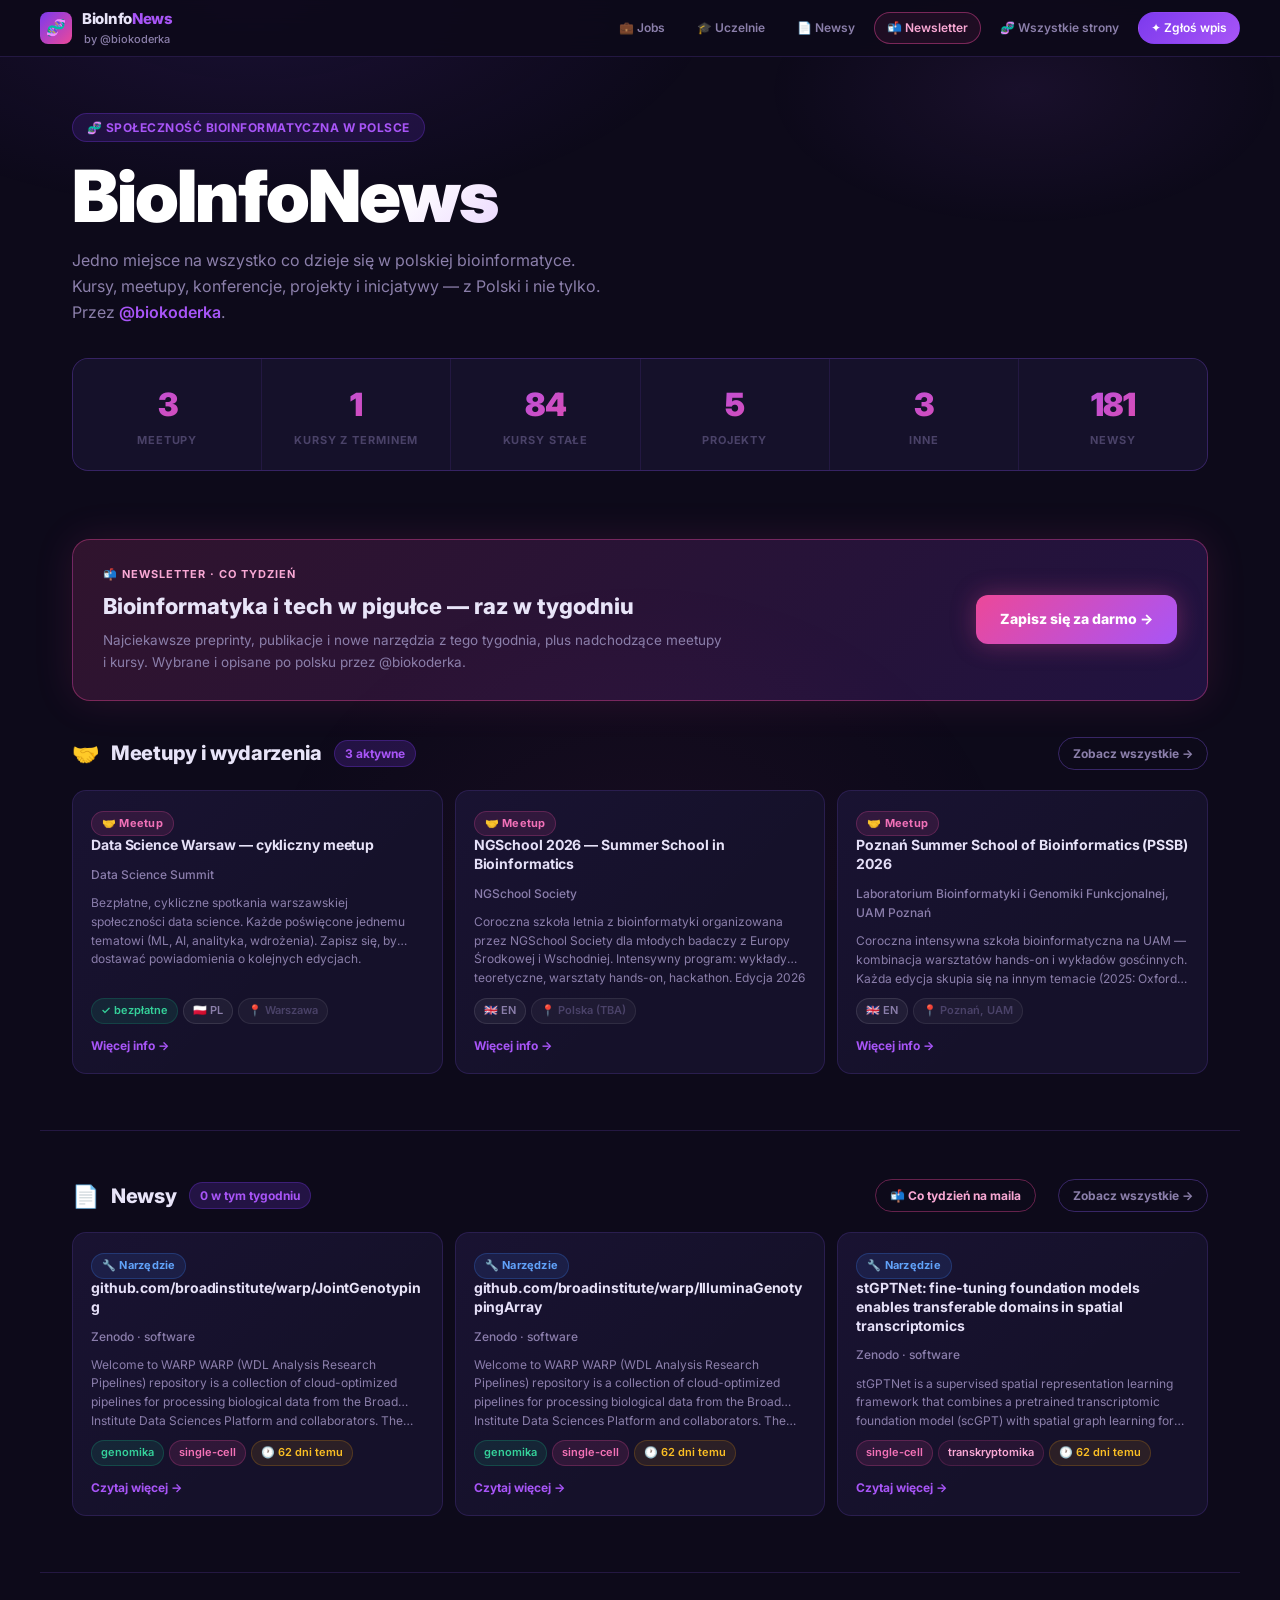
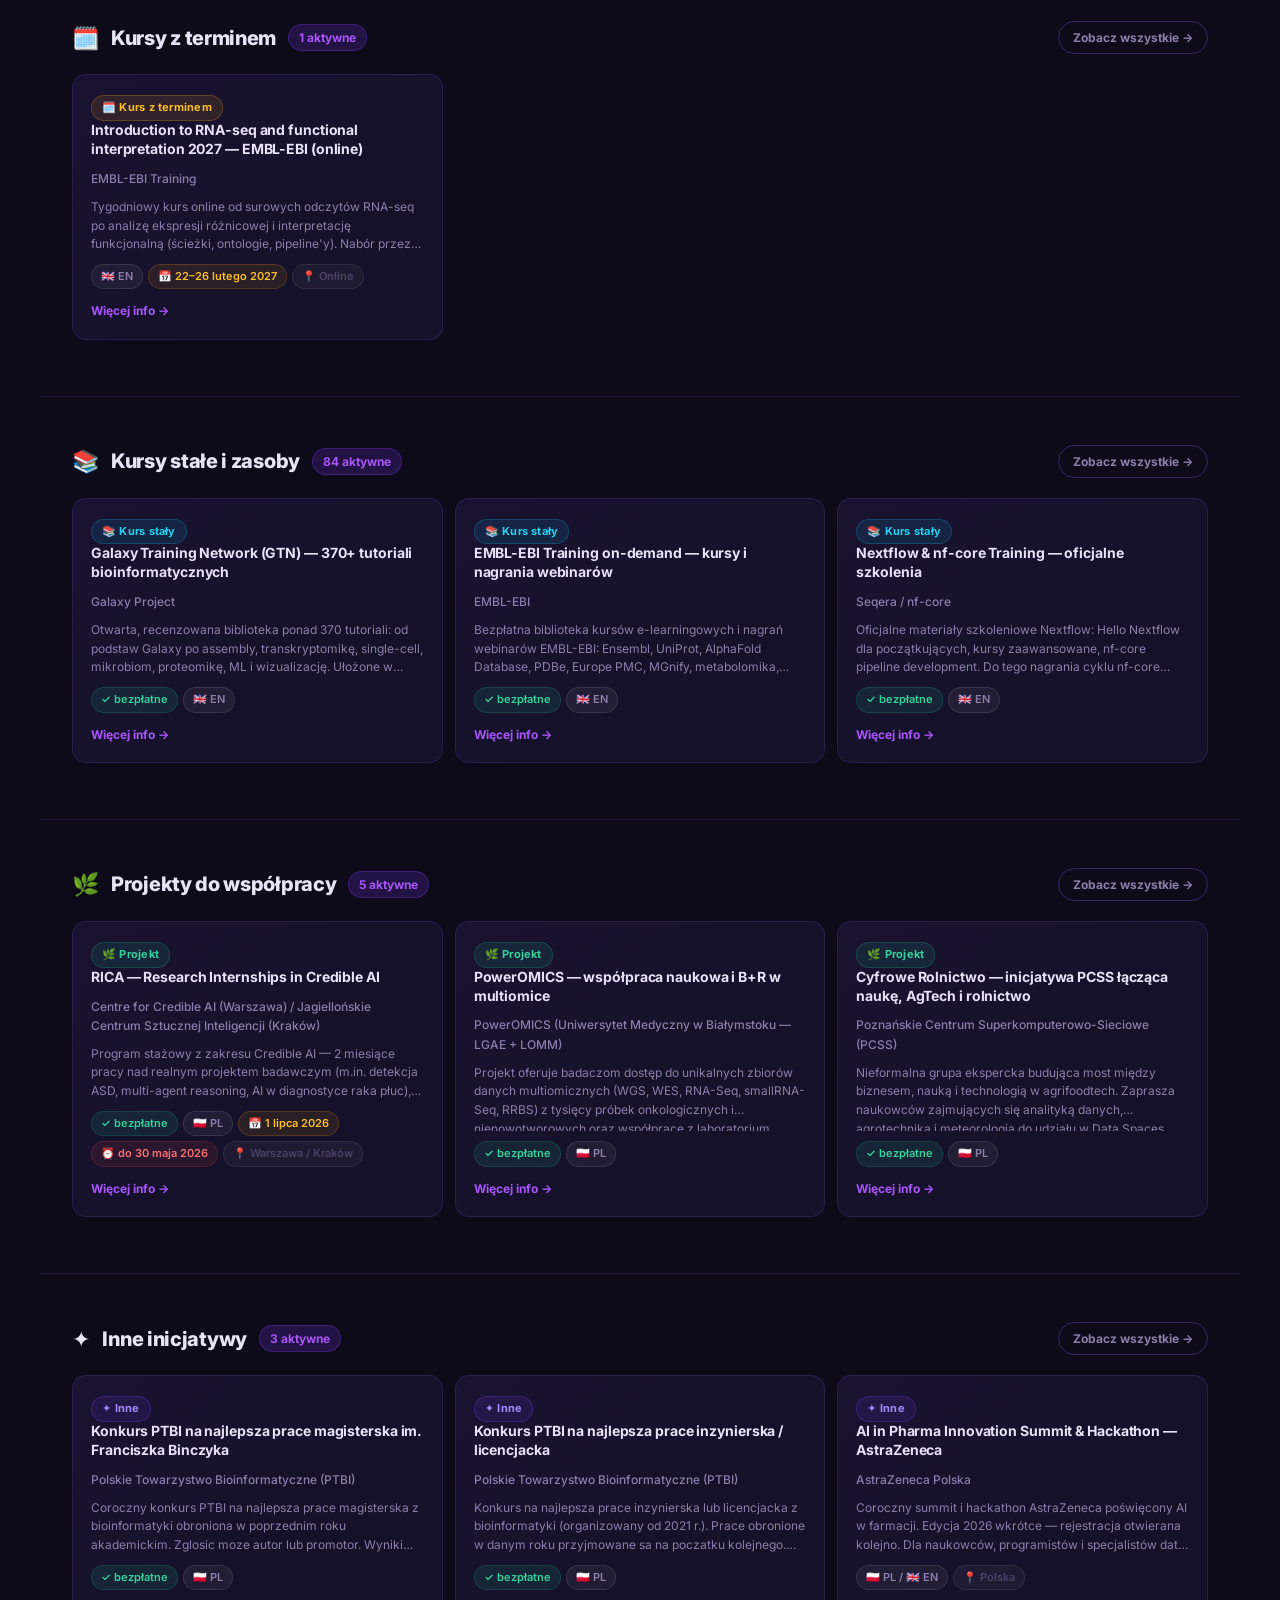
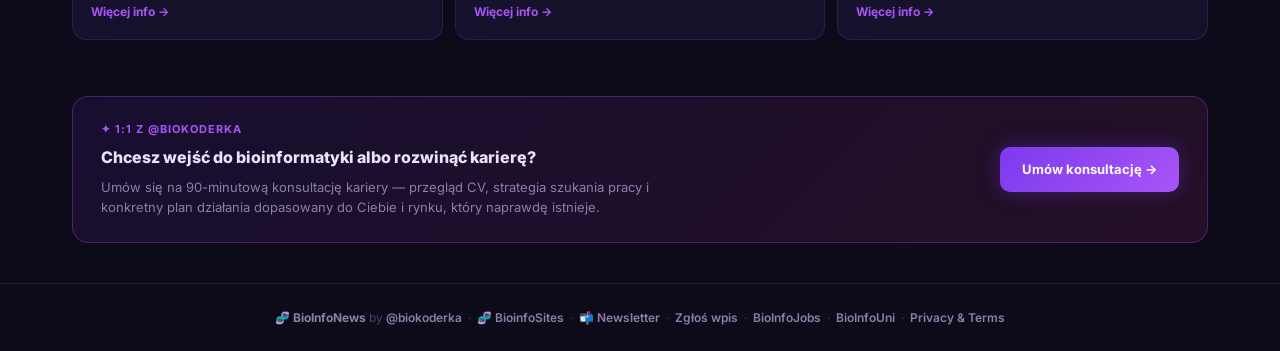
==== commit 0a98e5c7: "Add files via upload" ====
--- a/index.html
+++ b/index.html
@@ -274,6 +274,7 @@
 .card-title{overflow-wrap:anywhere}
 </style>
 
+<link rel="stylesheet" href="assets/newsletter.css?v=2">
 </head>
 <body>
 
@@ -290,6 +291,7 @@
       <a href="https://biokoderka.github.io/bioinfo-jobs/">💼 Jobs</a>
       <a href="https://biokoderka.github.io/bioinfo-uni/">🎓 Uczelnie</a>
       <a href="research.html">📄 Newsy</a>
+      <a href="https://biokoderka.beehiiv.com/" class="nl-link" target="_blank" rel="noopener" data-umami-event="newsletter-click">📬 Newsletter</a>
       <a href="https://biokoderka.github.io/bioinfosites/">🧬 Wszystkie strony</a>
       <a href="submit.html" class="cta">✦ Zgłoś wpis</a>
     </nav>
@@ -313,6 +315,17 @@
   </div>
 </div>
 
+<div class="nl-band">
+  <div class="nl-band-inner">
+    <div>
+      <div class="nl-eyebrow">📬 Newsletter · co tydzień</div>
+      <div class="nl-title">Bioinformatyka i tech w pigułce — raz w tygodniu</div>
+      <div class="nl-text">Najciekawsze preprinty, publikacje i nowe narzędzia z tego tygodnia, plus nadchodzące meetupy i kursy. Wybrane i opisane po polsku przez @biokoderka.</div>
+    </div>
+    <a class="nl-btn" href="https://biokoderka.beehiiv.com/" target="_blank" rel="noopener" data-umami-event="newsletter-click">Zapisz się za darmo →</a>
+  </div>
+</div>
+
 <div id="sections-container"></div>
 
 <div style="max-width:1200px;margin:0 auto;padding:0 2rem 40px;position:relative;z-index:1">
@@ -320,7 +333,7 @@
     <div>
       <div style="font-size:11px;font-family:Inter,sans-serif;color:var(--purple2);letter-spacing:1px;text-transform:uppercase;font-weight:700;margin-bottom:6px">✦ 1:1 z @biokoderka</div>
       <div style="font-size:16px;font-weight:800;color:var(--text);margin-bottom:6px">Chcesz wejść do bioinformatyki albo rozwinąć karierę?</div>
-      <div style="font-size:13px;color:var(--muted);line-height:1.6;max-width:560px">Umów się na 45-minutową konsultację kariery — przegląd CV, strategia szukania pracy i konkretny plan działania dopasowany do Ciebie i rynku, który naprawdę istnieje.</div>
+      <div style="font-size:13px;color:var(--muted);line-height:1.6;max-width:560px">Umów się na 90-minutową konsultację kariery — przegląd CV, strategia szukania pracy i konkretny plan działania dopasowany do Ciebie i rynku, który naprawdę istnieje.</div>
     </div>
     <a href="https://www.naffy.io/biokoderka/konsultacja-kariery-bioinformatycznej-o9b8" target="_blank" rel="noopener" style="flex-shrink:0;background:linear-gradient(135deg,var(--purple),var(--purple2));color:#fff;font-family:Inter,sans-serif;font-size:13px;font-weight:700;padding:12px 22px;border-radius:10px;text-decoration:none;box-shadow:0 0 20px rgba(124,58,237,.35);white-space:nowrap">Umów konsultację →</a>
   </div>
@@ -330,6 +343,7 @@
   🧬 <strong style="color:var(--muted)">BioInfoNews</strong> by
   <a href="https://instagram.com/biokoderka">@biokoderka</a> &nbsp;·&nbsp;
   <a href="https://biokoderka.github.io/bioinfosites/">🧬 BioinfoSites</a> &nbsp;·&nbsp;
+  <a href="https://biokoderka.beehiiv.com/" target="_blank" rel="noopener">📬 Newsletter</a> &nbsp;·&nbsp;
   <a href="submit.html">Zgłoś wpis</a> &nbsp;·&nbsp;
   <a href="https://biokoderka.github.io/bioinfo-jobs/">BioInfoJobs</a> &nbsp;·&nbsp;
   <a href="https://biokoderka.github.io/bioinfo-uni/">BioInfoUni</a>
@@ -384,6 +398,7 @@
         <span class="section-emoji">📄</span>
         <span class="section-title">Newsy</span>
         <span class="section-badge">${recent.length} w tym tygodniu</span>
+        <a class="see-all nl-inline" href="https://biokoderka.beehiiv.com/" target="_blank" rel="noopener" data-umami-event="newsletter-click">📬 Co tydzień na maila</a>
         ${rentries.length?`<a class="see-all" href="research.html">Zobacz wszystkie →</a>`:''}
       </div>
       ${top3.length
--- a/assets/newsletter.css
+++ b/assets/newsletter.css
@@ -0,0 +1,27 @@
+/* Newsletter CTA — wspólne dla wszystkich podstron BioInfoNews */
+.header-nav a.nl-link{border:1px solid rgba(236,72,153,.45);color:#f9a8d4;background:rgba(236,72,153,.08)}
+.header-nav a.nl-link:hover{background:rgba(236,72,153,.18);color:#fff}
+
+.nl-band{max-width:1200px;margin:-28px auto 36px;padding:0 2rem;position:relative;z-index:1}
+.nl-band-inner{display:flex;align-items:center;justify-content:space-between;gap:24px;flex-wrap:wrap;
+  background:linear-gradient(135deg,rgba(236,72,153,.16),rgba(124,58,237,.18));
+  border:1px solid rgba(236,72,153,.4);border-radius:18px;padding:26px 30px;
+  box-shadow:0 0 40px rgba(236,72,153,.12)}
+.nl-eyebrow{font-size:11px;letter-spacing:1px;text-transform:uppercase;font-weight:700;color:#f9a8d4;margin-bottom:6px}
+.nl-title{font-size:clamp(18px,2.4vw,22px);font-weight:800;color:var(--text);margin-bottom:6px}
+.nl-text{font-size:13.5px;color:var(--muted);line-height:1.6;max-width:620px}
+.nl-btn{flex-shrink:0;display:inline-flex;align-items:center;gap:8px;background:linear-gradient(135deg,var(--pink),var(--purple2));
+  color:#fff;font-size:14px;font-weight:800;padding:13px 24px;border-radius:12px;text-decoration:none;white-space:nowrap;
+  box-shadow:0 0 24px rgba(236,72,153,.35);transition:transform .15s,box-shadow .15s}
+.nl-btn:hover{transform:translateY(-1px);box-shadow:0 0 32px rgba(236,72,153,.5)}
+
+.nl-strip{max-width:1200px;margin:8px auto 32px;padding:0 2rem}
+.nl-strip a{display:flex;align-items:center;justify-content:center;gap:10px;flex-wrap:wrap;text-align:center;
+  border:1px dashed rgba(236,72,153,.45);border-radius:12px;padding:14px 18px;text-decoration:none;
+  color:var(--text);font-size:14px;background:rgba(236,72,153,.05)}
+.nl-strip a b{color:#f9a8d4}
+.nl-strip a:hover{background:rgba(236,72,153,.12)}
+
+.see-all.nl-inline{color:#f9a8d4;border-color:rgba(236,72,153,.4);margin-left:auto}
+.see-all.nl-inline + .see-all{margin-left:10px}
+@media(max-width:640px){.nl-band-inner{padding:22px 20px}.nl-btn{width:100%;justify-content:center}}
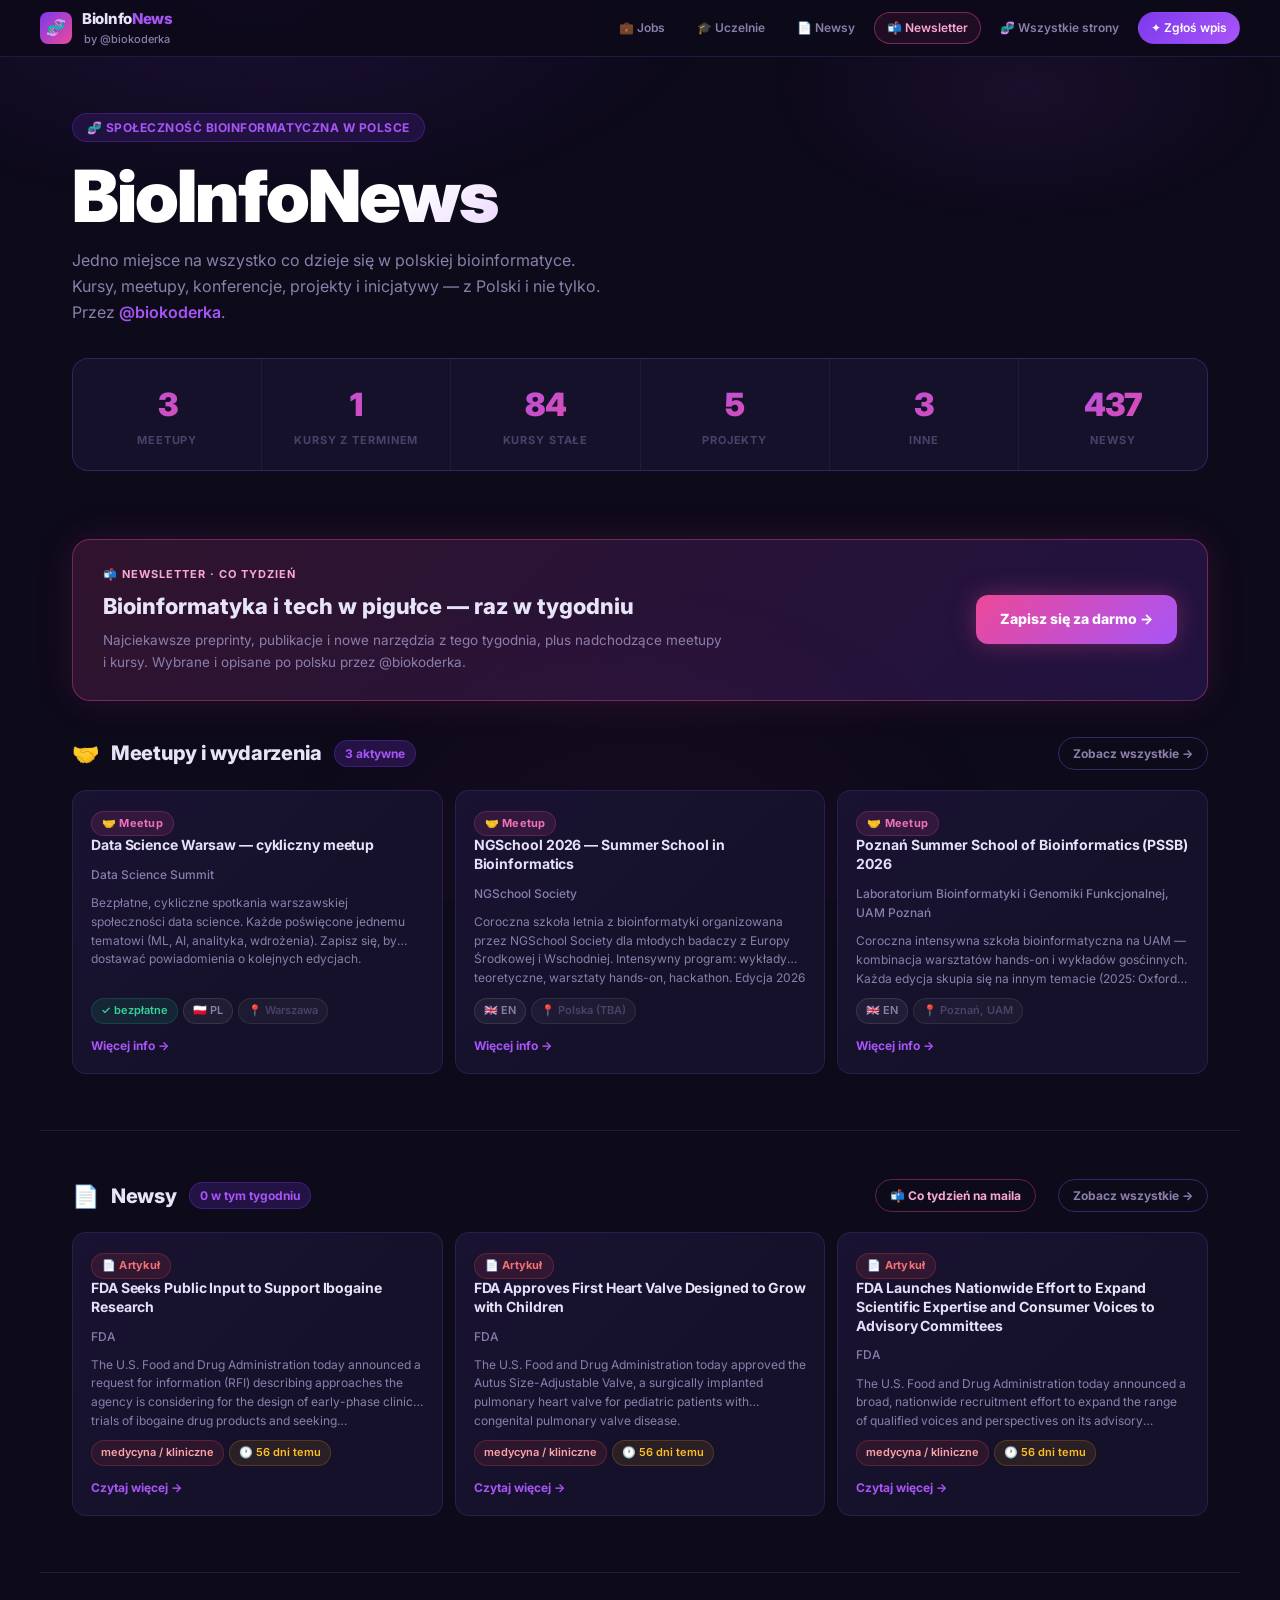
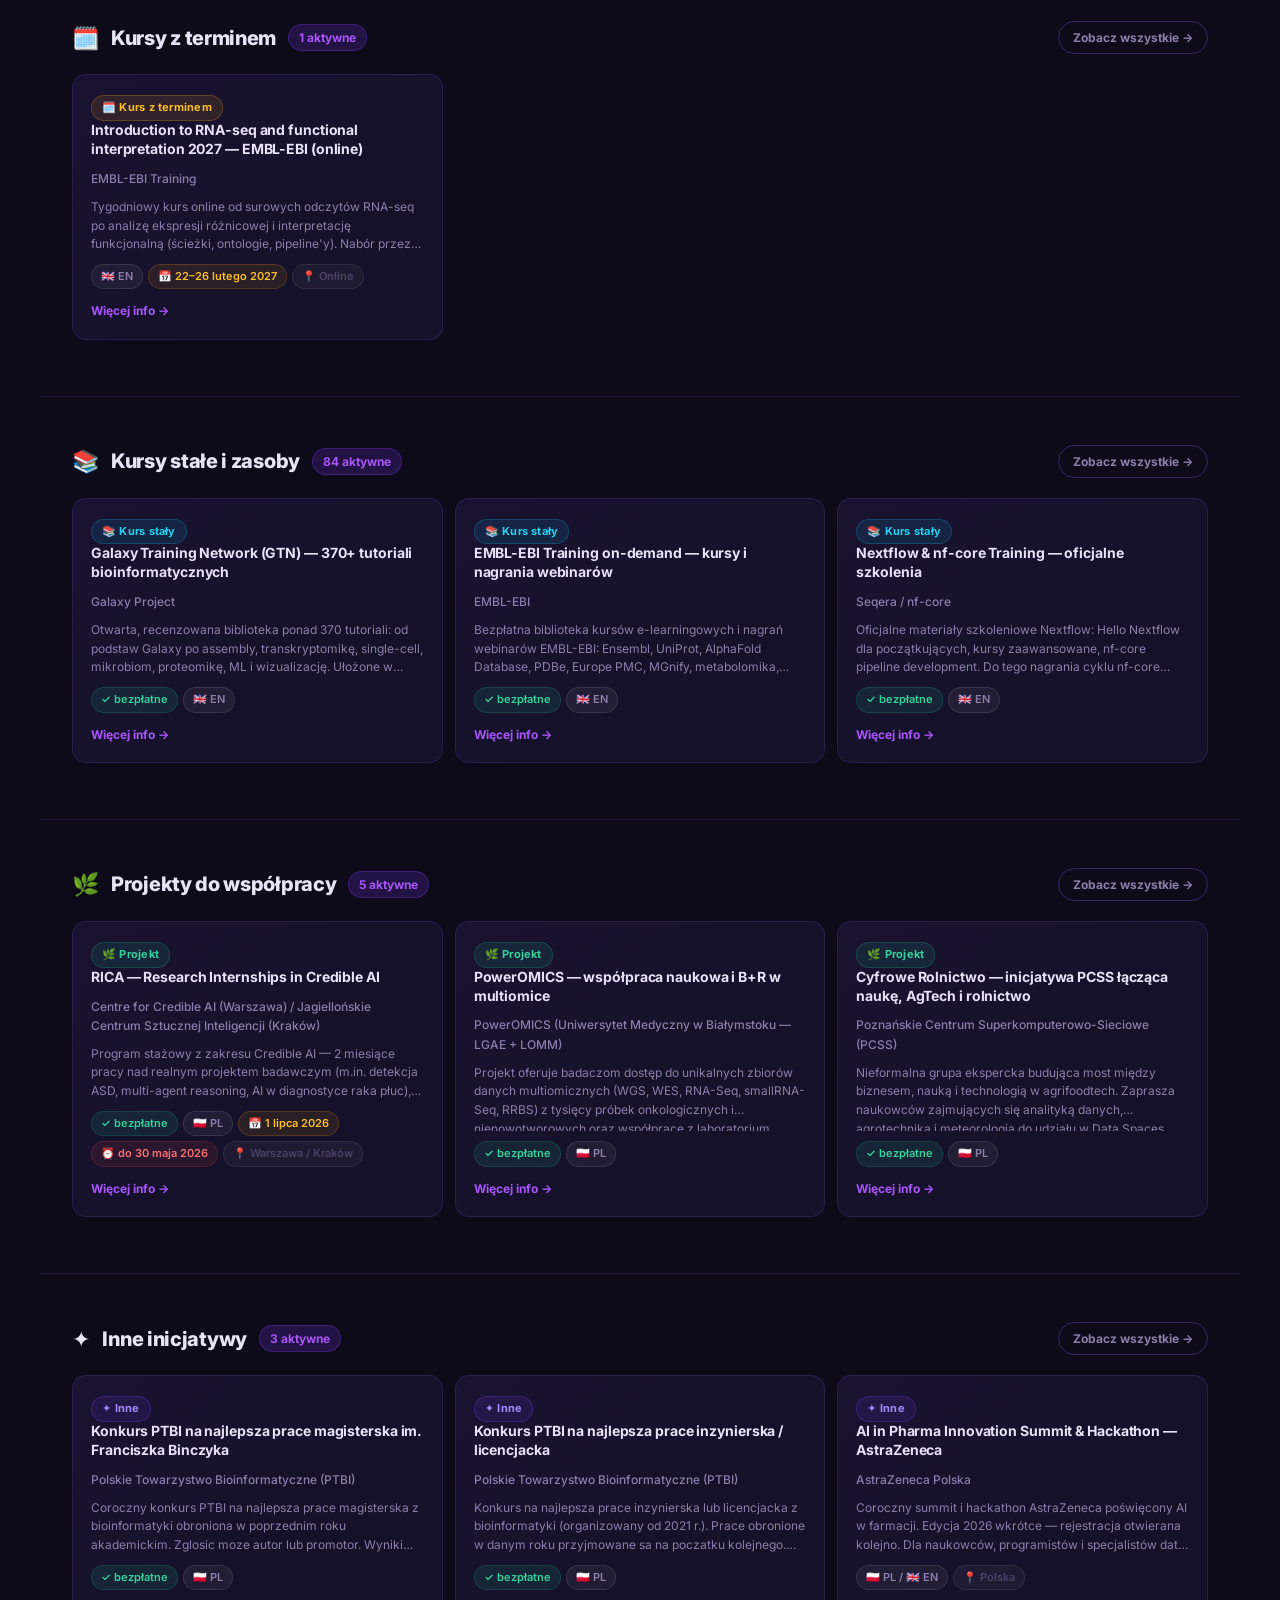
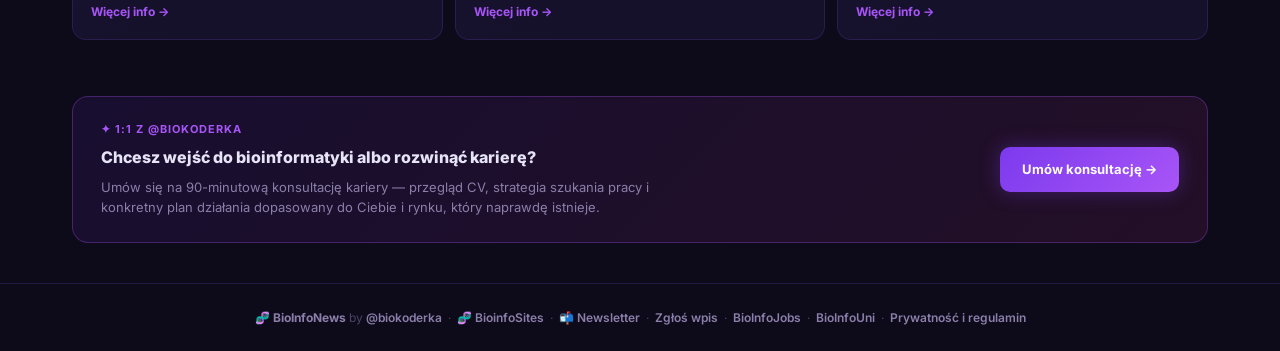
==== commit 80782c75: "Add files via upload" ====
--- a/index.html
+++ b/index.html
@@ -348,7 +348,7 @@
   <a href="https://biokoderka.github.io/bioinfo-jobs/">BioInfoJobs</a> &nbsp;·&nbsp;
   <a href="https://biokoderka.github.io/bioinfo-uni/">BioInfoUni</a>
  &nbsp;·&nbsp;
-  <a href="privacy.html">Privacy &amp; Terms</a>
+  <a href="privacy.html">Prywatność i regulamin</a>
 </footer>
 
 <script src="assets/common.js?v=2"></script>
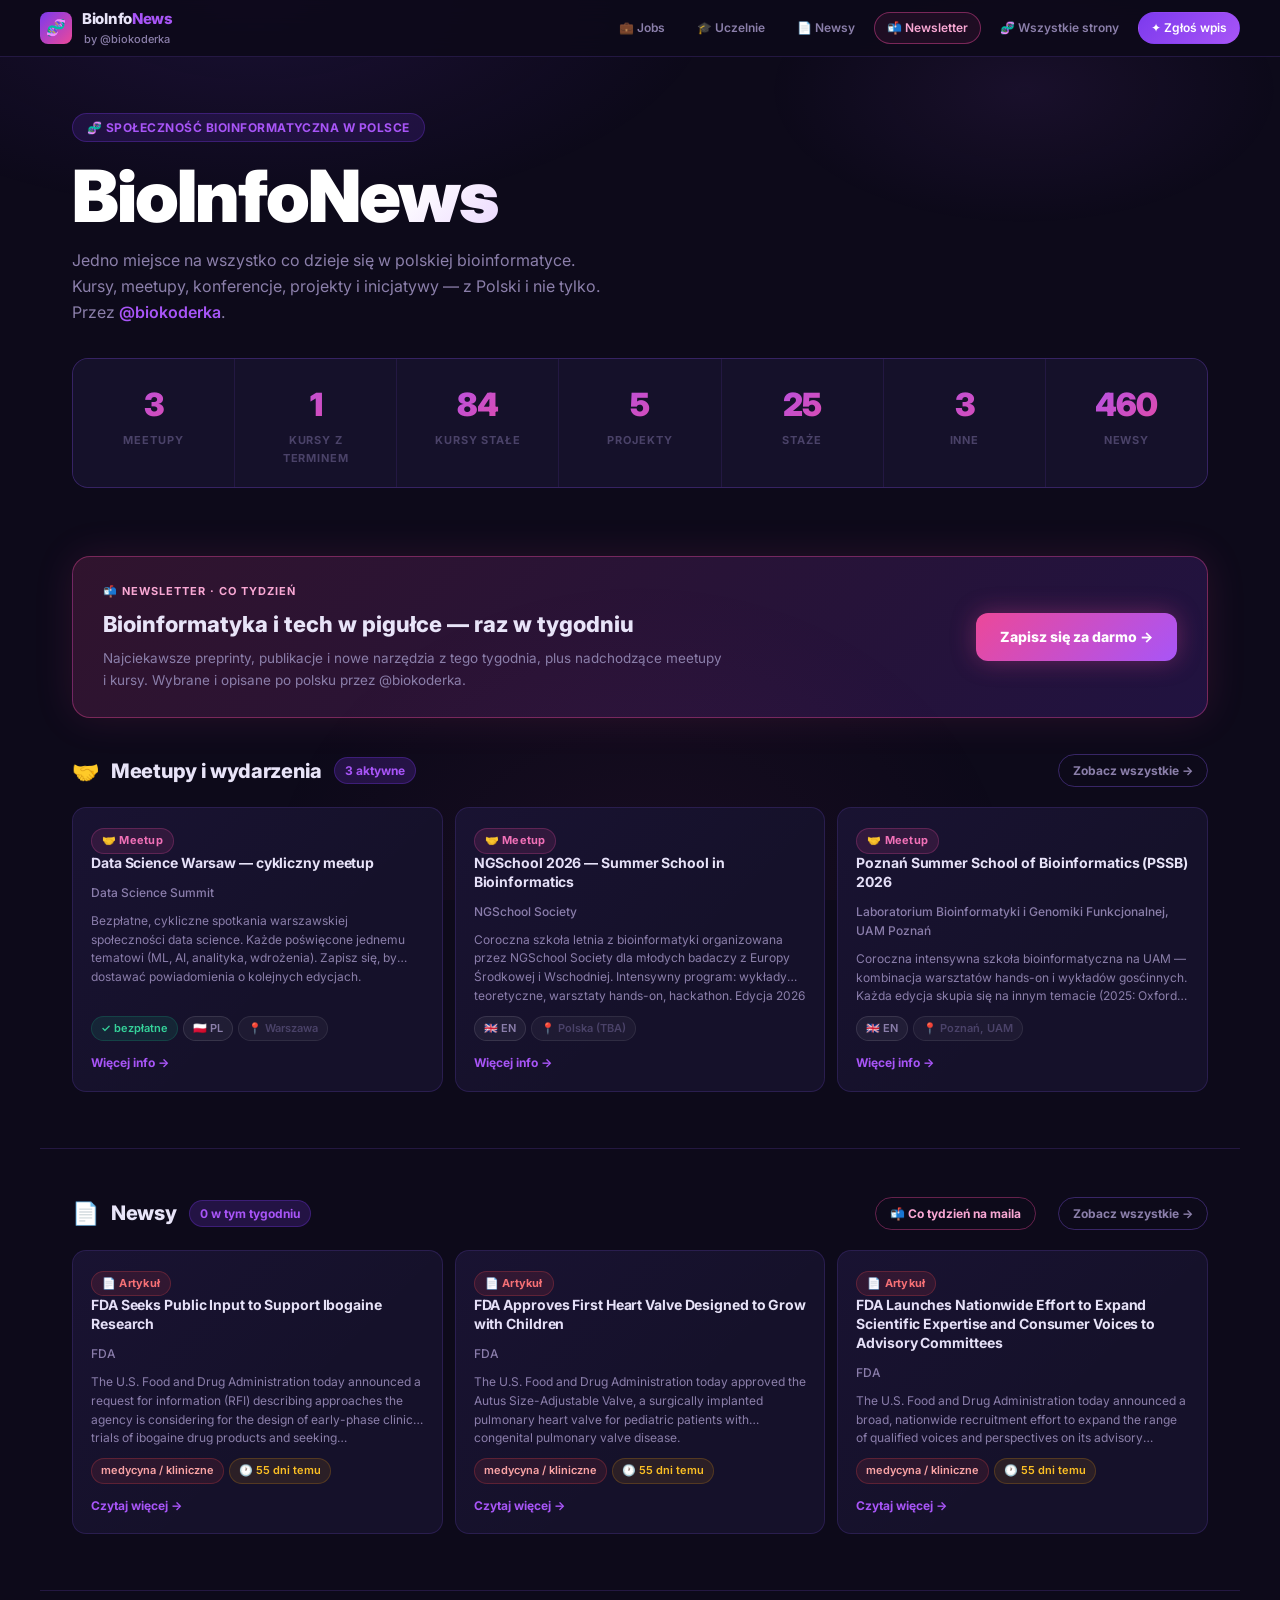
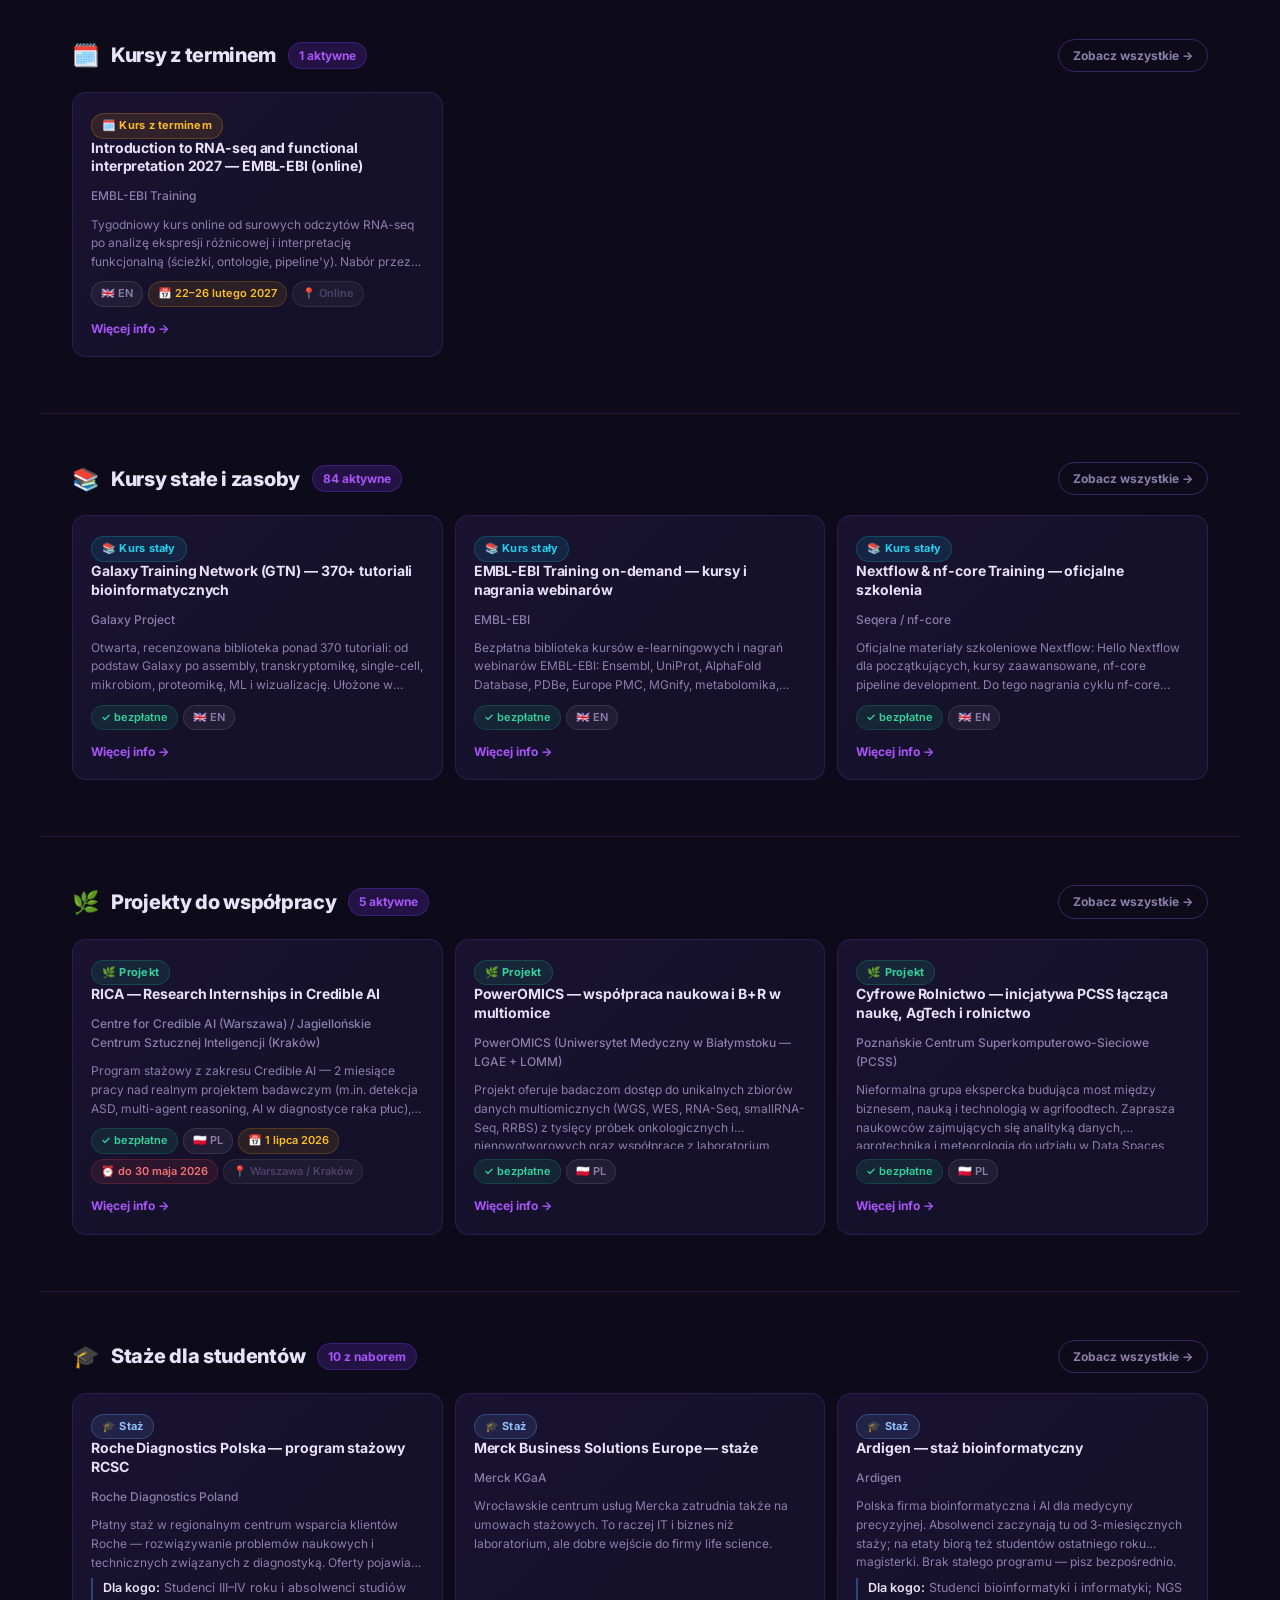
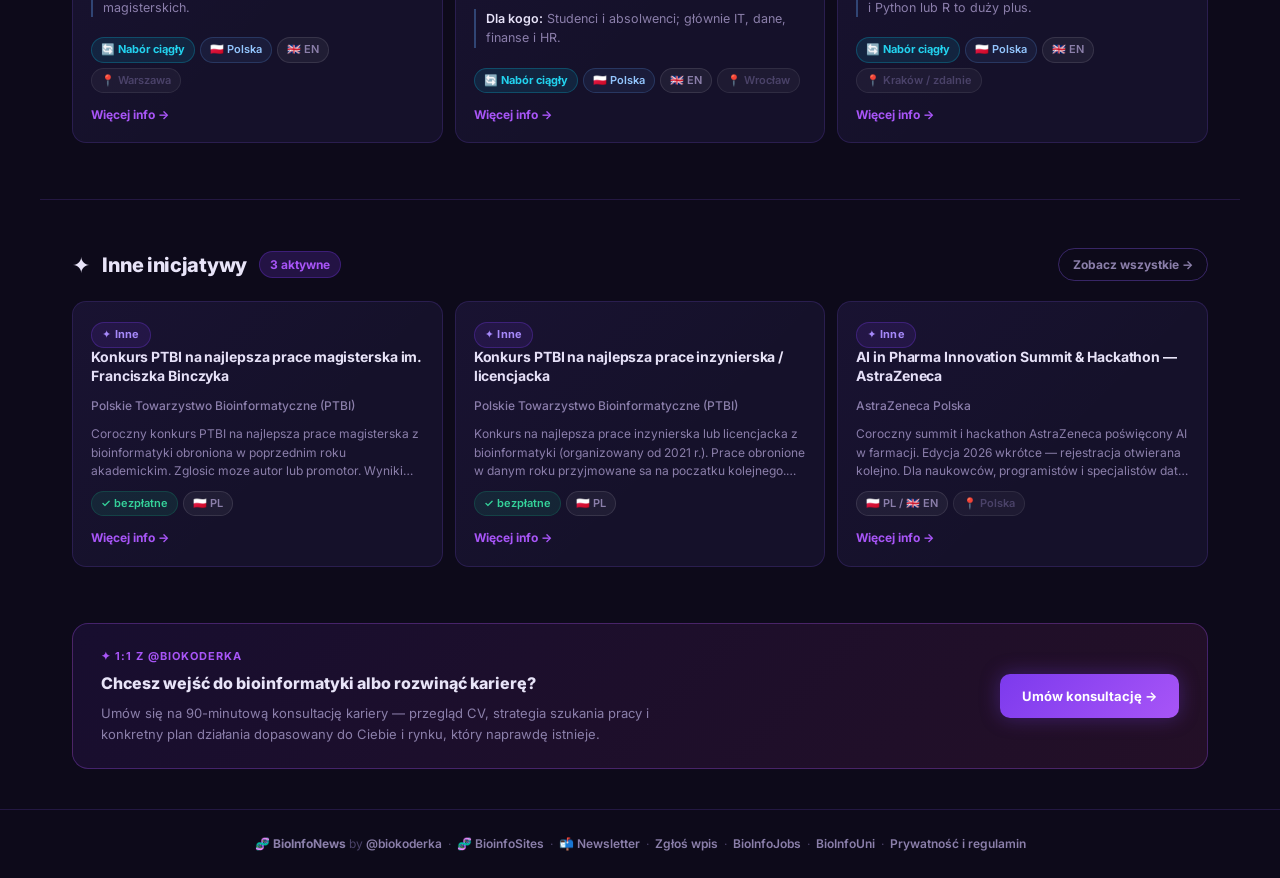
==== commit f70c436d: "Add files via upload" ====
--- a/index.html
+++ b/index.html
@@ -275,6 +275,7 @@
 </style>
 
 <link rel="stylesheet" href="assets/newsletter.css?v=2">
+<link rel="stylesheet" href="assets/internships.css?v=1">
 </head>
 <body>
 
@@ -310,6 +311,7 @@
     <div class="stat"><span class="stat-num" id="s-course-dated">–</span><div class="stat-label">Kursy z terminem</div></div>
     <div class="stat"><span class="stat-num" id="s-course-free">–</span><div class="stat-label">Kursy stałe</div></div>
     <div class="stat"><span class="stat-num" id="s-project">–</span><div class="stat-label">Projekty</div></div>
+    <div class="stat"><span class="stat-num" id="s-internship">–</span><div class="stat-label">Staże</div></div>
     <div class="stat"><span class="stat-num" id="s-other">–</span><div class="stat-label">Inne</div></div>
     <div class="stat"><span class="stat-num" id="s-research">–</span><div class="stat-label">Newsy</div></div>
   </div>
@@ -351,19 +353,22 @@
   <a href="privacy.html">Prywatność i regulamin</a>
 </footer>
 
-<script src="assets/common.js?v=2"></script>
+<script src="assets/common.js?v=3"></script>
 <script>
 const SECTIONS = [
   { type:'meetup',       emoji:'🤝', label:'Meetupy i wydarzenia',   page:'meetups.html' },
   { type:'course-dated', emoji:'🗓️', label:'Kursy z terminem',        page:'courses-dated.html' },
   { type:'course-free',  emoji:'📚', label:'Kursy stałe i zasoby',    page:'courses-free.html' },
   { type:'project',      emoji:'🌿', label:'Projekty do współpracy',  page:'projects.html' },
+  { type:'internship',   emoji:'🎓', label:'Staże dla studentów',     page:'staze.html' },
   { type:'other',        emoji:'✦',  label:'Inne inicjatywy',         page:'other.html' },
 ];
 
 // najbliższe terminy pierwsze; wpisy bez daty (np. kursy stałe) — od najnowszych
 function sortActive(entries){
   return [...entries].sort((a,b)=>{
+    if(a.type==='internship' && b.type==='internship')   // staże: otwarte nabory pierwsze
+      return INTERN_STATUS[internStatus(a)].rank - INTERN_STATUS[internStatus(b)].rank;
     if(a.date_start && b.date_start) return a.date_start.localeCompare(b.date_start);
     if(a.date_start) return -1;
     if(b.date_start) return 1;
@@ -414,7 +419,7 @@
       <div class="section-head">
         <span class="section-emoji">${sec.emoji}</span>
         <span class="section-title">${sec.label}</span>
-        <span class="section-badge">${all.length} aktywne</span>
+        <span class="section-badge">${sec.type==='internship' ? all.filter(e=>['open','rolling'].includes(internStatus(e))).length+' z naborem' : all.length+' aktywne'}</span>
         ${all.length?`<a class="see-all" href="${sec.page}">Zobacz wszystkie →</a>`:''}
       </div>
       ${all.length
--- a/assets/internships.css
+++ b/assets/internships.css
@@ -0,0 +1,28 @@
+/* Staże — karty typu "internship" (staze.html + sekcja na stronie głównej) */
+.type-pill.internship{background:rgba(96,165,250,.12);border:1px solid rgba(96,165,250,.3);color:#93c5fd}
+
+.pill.st-open   {background:rgba(16,185,129,.14);border:1px solid rgba(16,185,129,.3);color:#34d399;font-weight:700}
+.pill.st-rolling{background:rgba(6,182,212,.12); border:1px solid rgba(6,182,212,.28);color:#22d3ee;font-weight:700}
+.pill.st-closed {background:rgba(245,158,11,.08);border:1px solid rgba(245,158,11,.22);color:#fbbf24}
+.pill.st-check  {background:rgba(255,255,255,.04);border:1px dashed rgba(255,255,255,.18);color:var(--muted)}
+.pill.region    {background:rgba(96,165,250,.08);border:1px solid rgba(96,165,250,.2);color:#93c5fd}
+.pill.window    {background:rgba(255,255,255,.04);border:1px solid rgba(255,255,255,.08);color:var(--muted)}
+.pill.edition   {background:rgba(255,255,255,.04);border:1px solid rgba(255,255,255,.08);color:var(--dim)}
+
+.card-elig{font-size:12.5px;color:var(--muted);line-height:1.55;margin:-4px 0 10px;padding-left:10px;border-left:2px solid rgba(96,165,250,.35)}
+.card-elig b{color:var(--text);font-weight:600}
+
+/* Legenda statusów + ramka "Dlaczego nie USA" */
+.status-legend{display:flex;gap:6px;flex-wrap:wrap;margin-bottom:20px}
+.status-legend .pill{cursor:default}
+.usa-box{background:linear-gradient(135deg,rgba(96,165,250,.08),rgba(124,58,237,.08));border:1px solid rgba(96,165,250,.25);
+  border-radius:14px;padding:18px 20px;margin-top:28px}
+.usa-box h2{font-size:15px;font-weight:800;color:var(--text);margin-bottom:8px;letter-spacing:-.2px}
+.usa-box p,.usa-box li{font-size:13px;color:var(--muted);line-height:1.65}
+.usa-box ul{margin:6px 0 0 18px}
+.usa-box a{color:var(--purple2);font-weight:600}
+.usa-box a:hover{color:var(--pink)}
+.hero-note{font-size:13px;color:var(--muted);max-width:720px;margin:-12px 0 24px;line-height:1.6}
+.hero-note b{color:var(--text);font-weight:600}
+
+@media(max-width:600px){.filters-panel select{width:100%}}
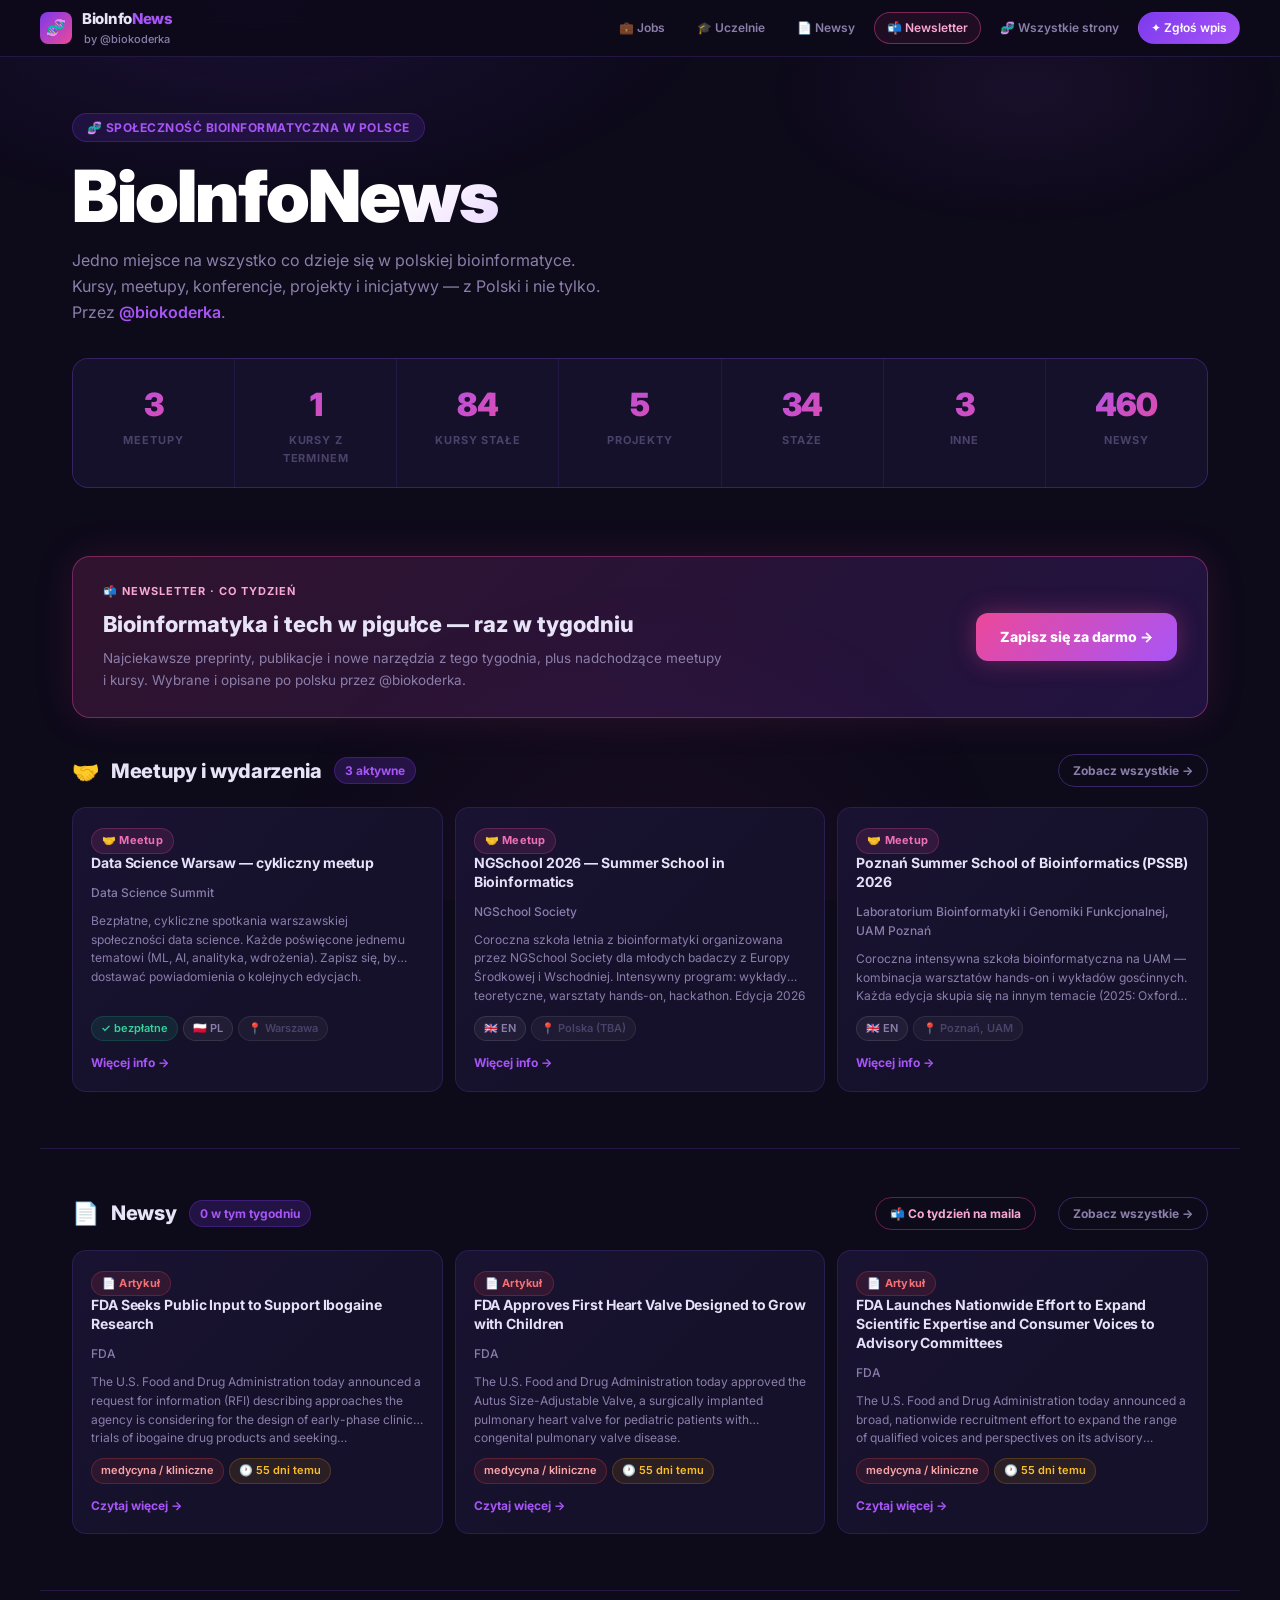
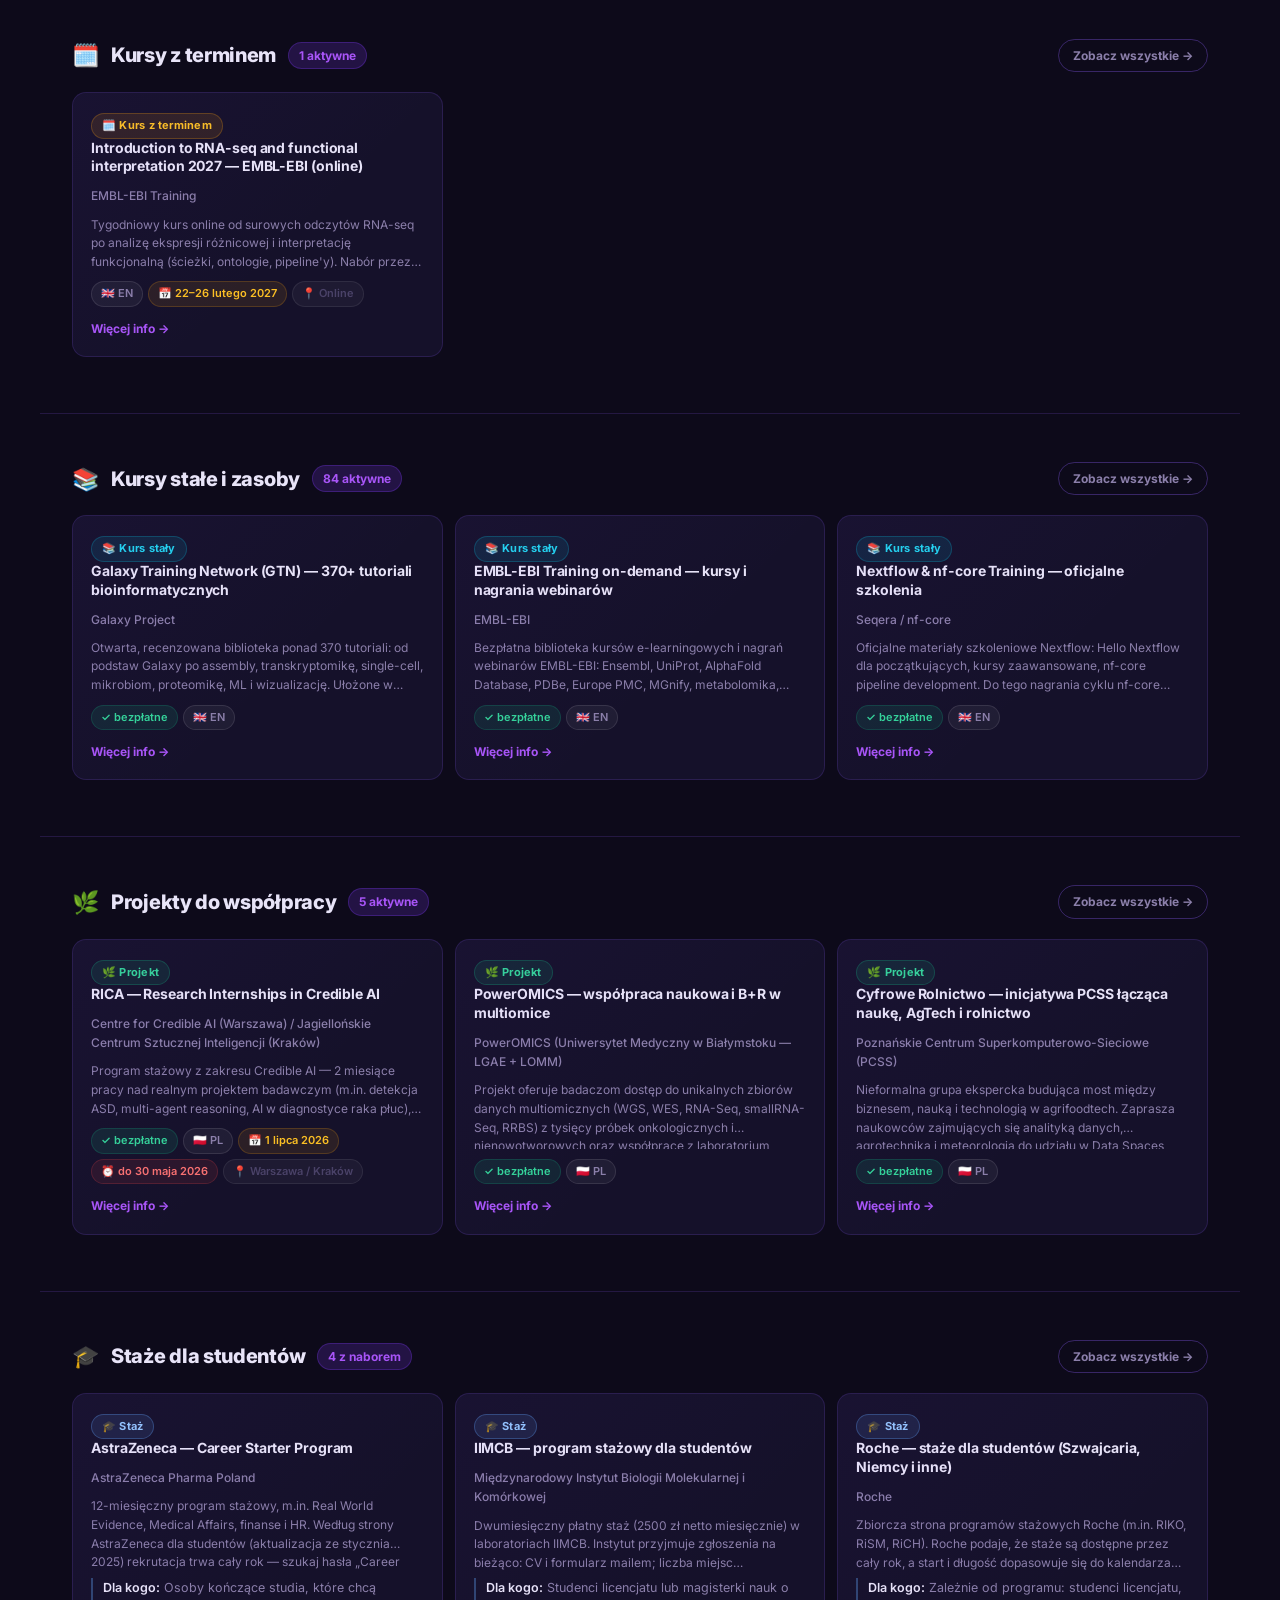
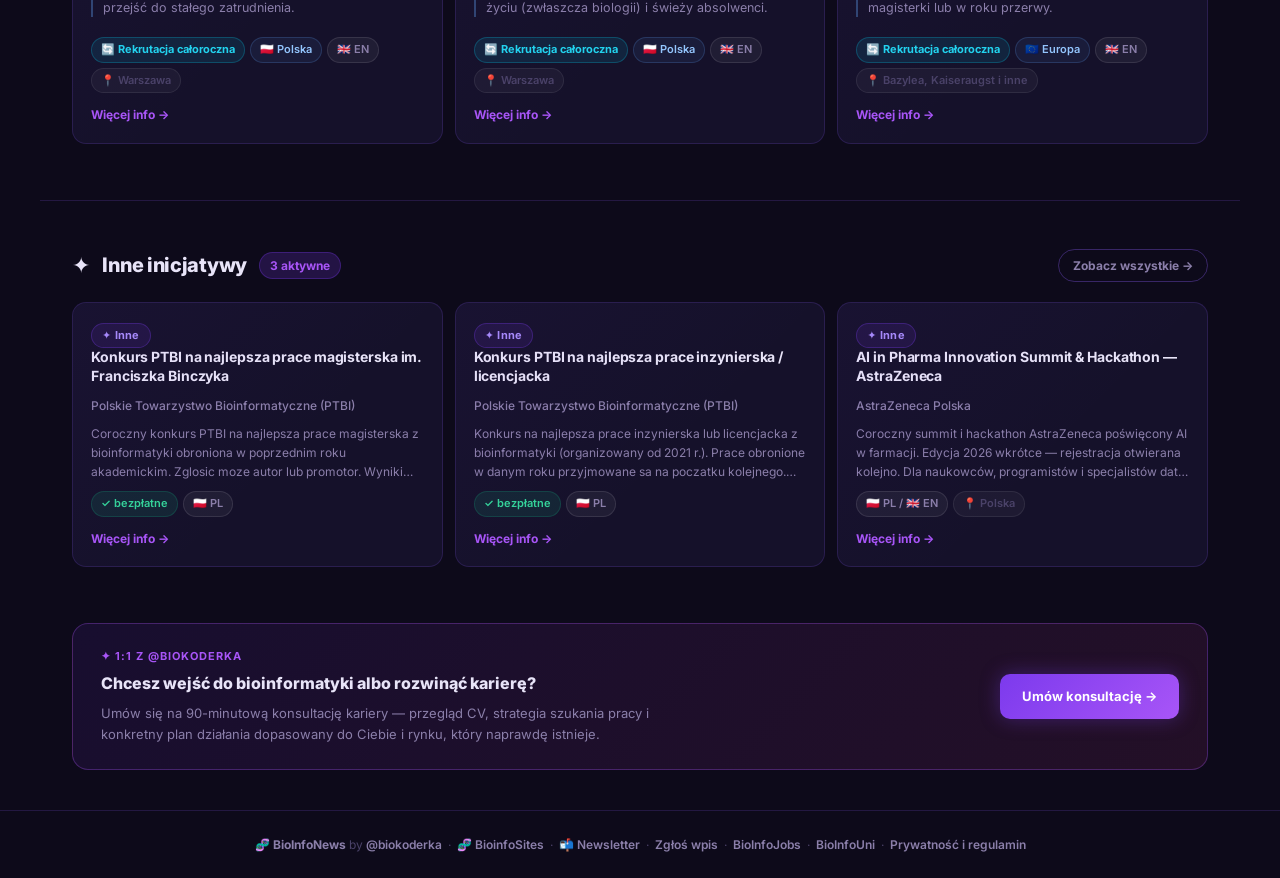
==== commit e36c86bb: "Add files via upload" ====
--- a/index.html
+++ b/index.html
@@ -275,7 +275,7 @@
 </style>
 
 <link rel="stylesheet" href="assets/newsletter.css?v=2">
-<link rel="stylesheet" href="assets/internships.css?v=1">
+<link rel="stylesheet" href="assets/internships.css?v=3">
 </head>
 <body>
 
@@ -353,7 +353,7 @@
   <a href="privacy.html">Prywatność i regulamin</a>
 </footer>
 
-<script src="assets/common.js?v=3"></script>
+<script src="assets/common.js?v=6"></script>
 <script>
 const SECTIONS = [
   { type:'meetup',       emoji:'🤝', label:'Meetupy i wydarzenia',   page:'meetups.html' },
@@ -419,7 +419,7 @@
       <div class="section-head">
         <span class="section-emoji">${sec.emoji}</span>
         <span class="section-title">${sec.label}</span>
-        <span class="section-badge">${sec.type==='internship' ? all.filter(e=>['open','rolling'].includes(internStatus(e))).length+' z naborem' : all.length+' aktywne'}</span>
+        <span class="section-badge">${sec.type==='internship' ? all.filter(e=>['open','yearround'].includes(internStatus(e))).length+' z naborem' : all.length+' aktywne'}</span>
         ${all.length?`<a class="see-all" href="${sec.page}">Zobacz wszystkie →</a>`:''}
       </div>
       ${all.length
--- a/assets/internships.css
+++ b/assets/internships.css
@@ -2,12 +2,14 @@
 .type-pill.internship{background:rgba(96,165,250,.12);border:1px solid rgba(96,165,250,.3);color:#93c5fd}
 
 .pill.st-open   {background:rgba(16,185,129,.14);border:1px solid rgba(16,185,129,.3);color:#34d399;font-weight:700}
-.pill.st-rolling{background:rgba(6,182,212,.12); border:1px solid rgba(6,182,212,.28);color:#22d3ee;font-weight:700}
+.pill.st-yearround{background:rgba(6,182,212,.12);border:1px solid rgba(6,182,212,.28);color:#22d3ee;font-weight:700}
+.pill.st-direct {background:rgba(168,85,247,.1);border:1px solid rgba(168,85,247,.28);color:#c4b5fd}
 .pill.st-closed {background:rgba(245,158,11,.08);border:1px solid rgba(245,158,11,.22);color:#fbbf24}
 .pill.st-check  {background:rgba(255,255,255,.04);border:1px dashed rgba(255,255,255,.18);color:var(--muted)}
 .pill.region    {background:rgba(96,165,250,.08);border:1px solid rgba(96,165,250,.2);color:#93c5fd}
 .pill.window    {background:rgba(255,255,255,.04);border:1px solid rgba(255,255,255,.08);color:var(--muted)}
-.pill.edition   {background:rgba(255,255,255,.04);border:1px solid rgba(255,255,255,.08);color:var(--dim)}
+.pill.nextround {background:rgba(16,185,129,.08);border:1px solid rgba(16,185,129,.25);color:#6ee7b7;font-weight:600}
+.pill.lastround {background:rgba(245,158,11,.06);border:1px solid rgba(245,158,11,.18);color:#fcd34d}
 
 .card-elig{font-size:12.5px;color:var(--muted);line-height:1.55;margin:-4px 0 10px;padding-left:10px;border-left:2px solid rgba(96,165,250,.35)}
 .card-elig b{color:var(--text);font-weight:600}
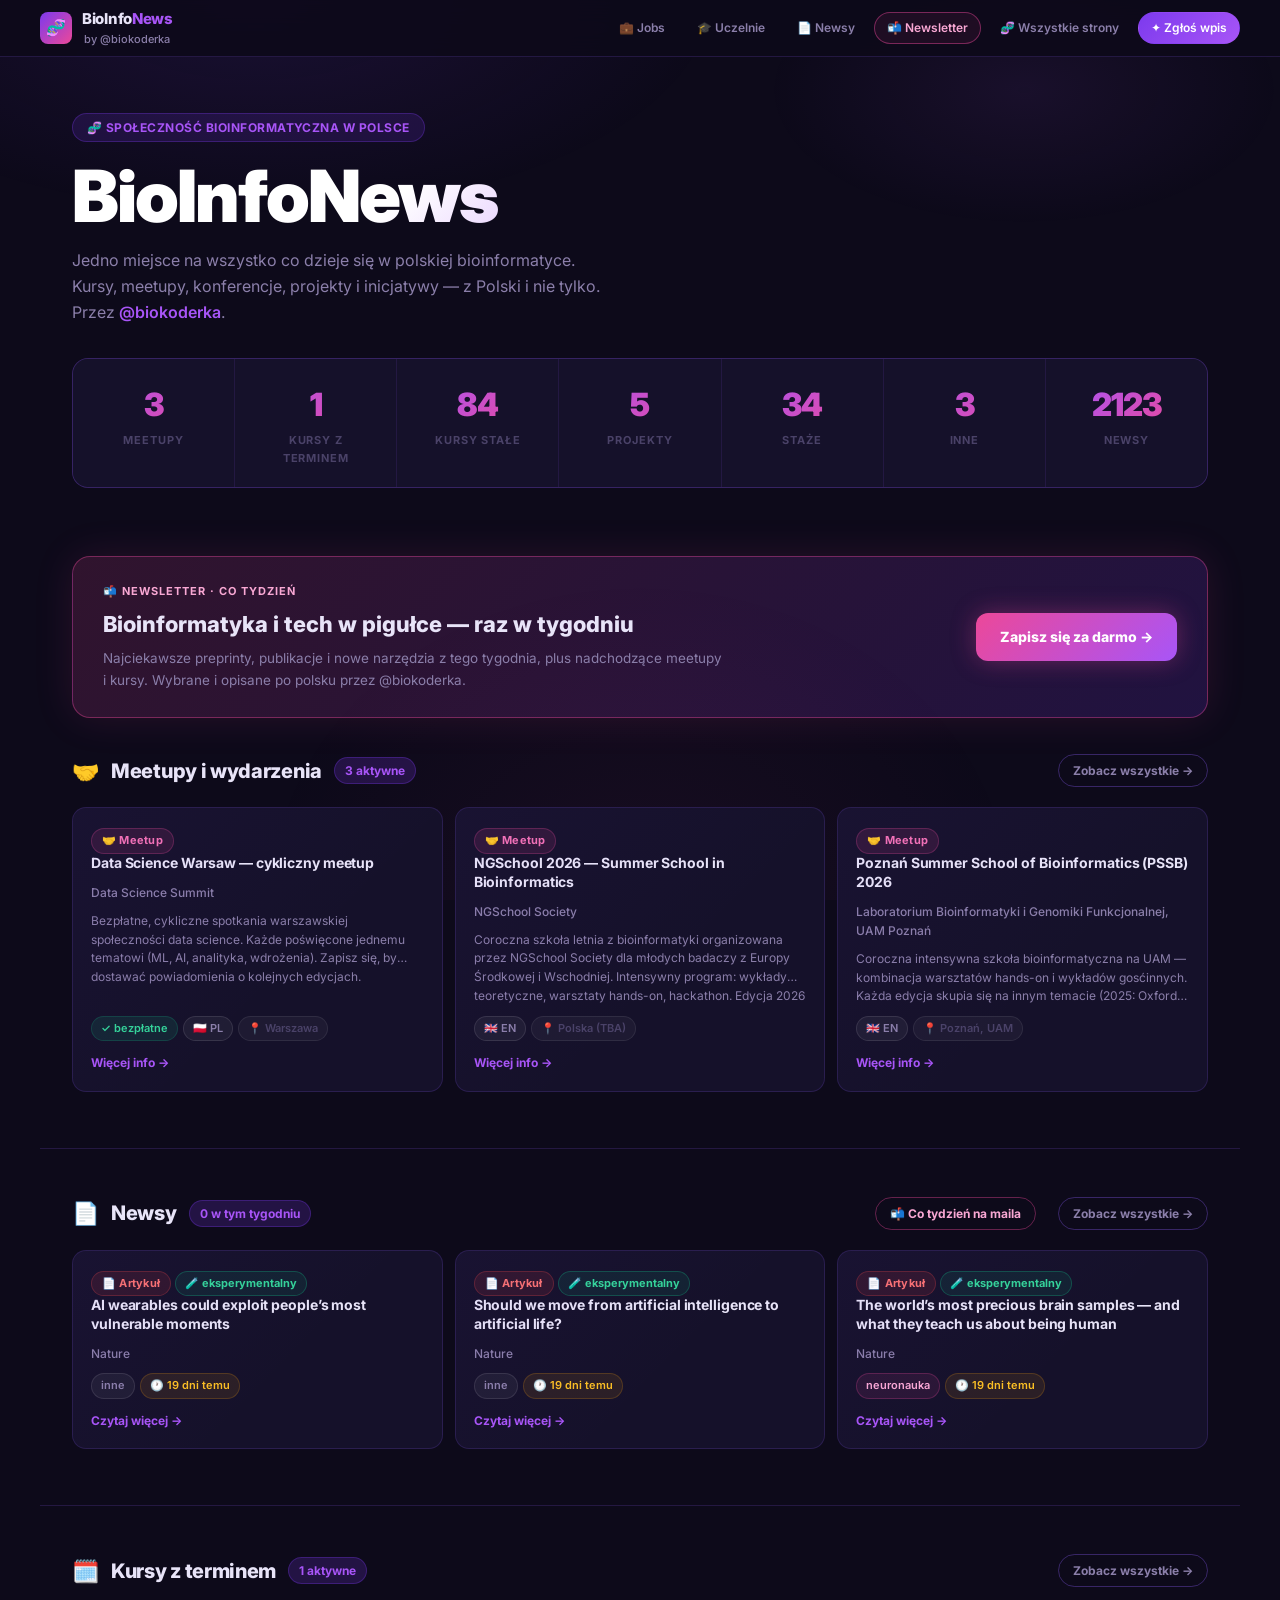
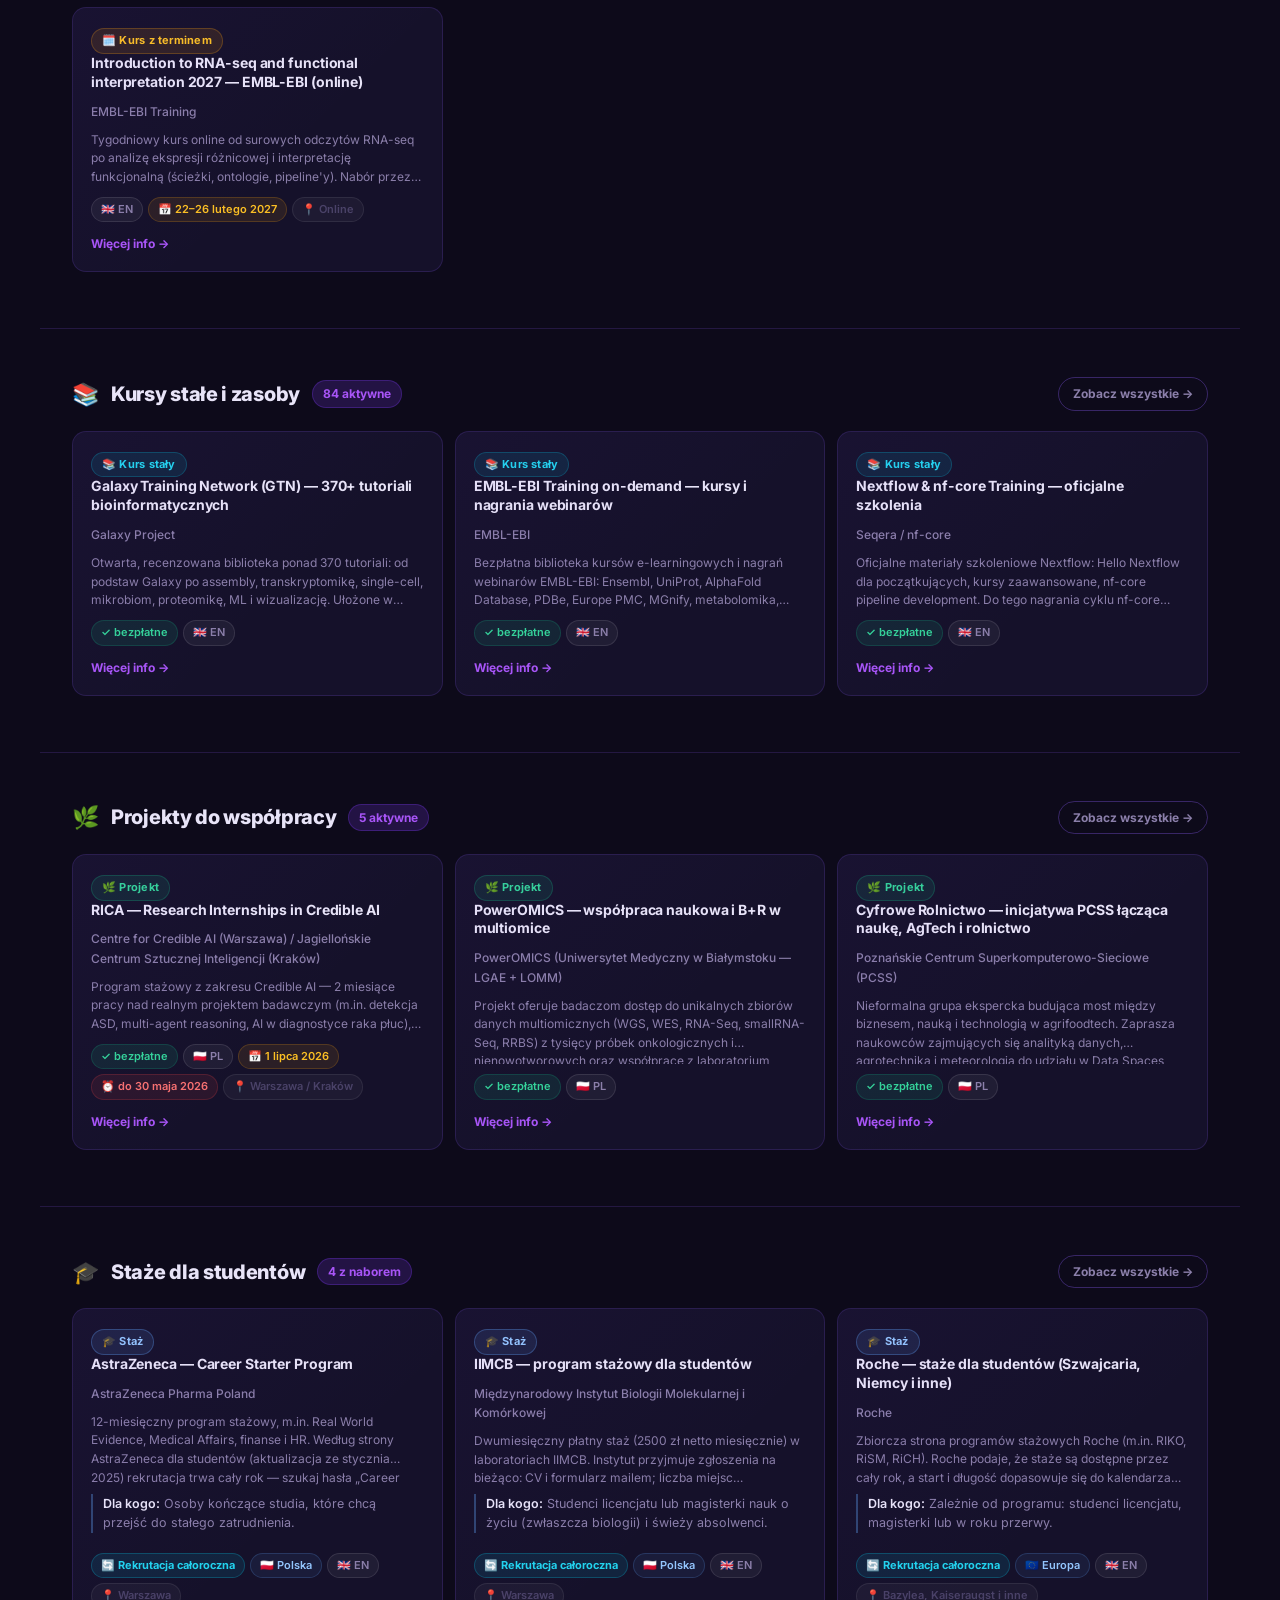
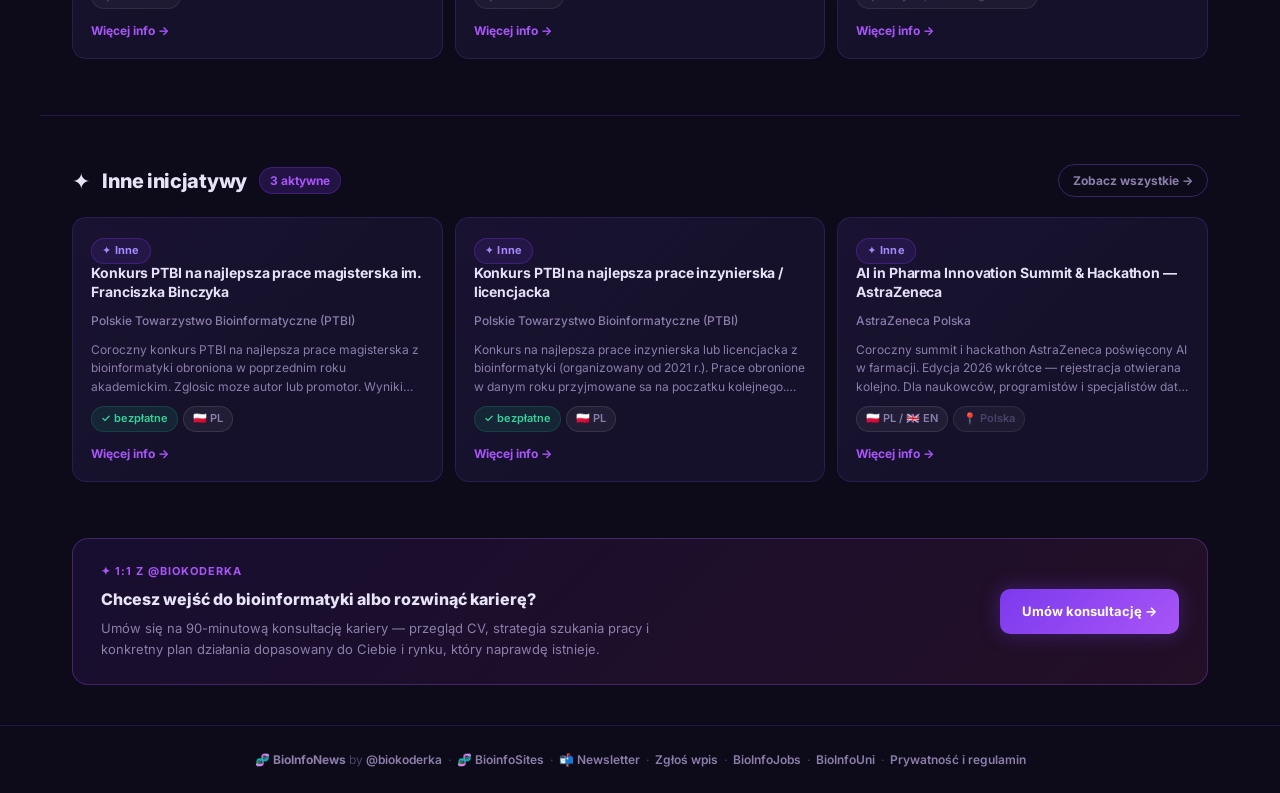
==== commit 99542462: "Fix failing daily workflow (duplicate id), label industry news, hide empty grant filters - news.json" ====
--- a/index.html
+++ b/index.html
@@ -183,6 +183,7 @@
 .type-pill.research   {background:rgba(239,68,68,.12);  border:1px solid rgba(239,68,68,.25);  color:#f87171}
 .type-pill.narzedzie  {background:rgba(59,130,246,.12);  border:1px solid rgba(59,130,246,.25);  color:#60a5fa}
 .type-pill.grant      {background:rgba(16,185,129,.12);  border:1px solid rgba(16,185,129,.25);  color:#34d399}
+.type-pill.branza {background:rgba(96,165,250,.12); border:1px solid rgba(96,165,250,.25); color:#93c5fd}
 
 .card-title{font-size:14px;font-weight:700;color:var(--text);line-height:1.35;letter-spacing:-.1px}
 .card-org{font-size:12px;color:var(--muted);font-weight:500}
@@ -275,7 +276,7 @@
 </style>
 
 <link rel="stylesheet" href="assets/newsletter.css?v=2">
-<link rel="stylesheet" href="assets/internships.css?v=3">
+<link rel="stylesheet" href="assets/internships.css?v=4">
 </head>
 <body>
 
@@ -353,7 +354,7 @@
   <a href="privacy.html">Prywatność i regulamin</a>
 </footer>
 
-<script src="assets/common.js?v=6"></script>
+<script src="assets/common.js?v=7"></script>
 <script>
 const SECTIONS = [
   { type:'meetup',       emoji:'🤝', label:'Meetupy i wydarzenia',   page:'meetups.html' },
--- a/assets/internships.css
+++ b/assets/internships.css
@@ -14,9 +14,7 @@
 .card-elig{font-size:12.5px;color:var(--muted);line-height:1.55;margin:-4px 0 10px;padding-left:10px;border-left:2px solid rgba(96,165,250,.35)}
 .card-elig b{color:var(--text);font-weight:600}
 
-/* Legenda statusów + ramka "Dlaczego nie USA" */
-.status-legend{display:flex;gap:6px;flex-wrap:wrap;margin-bottom:20px}
-.status-legend .pill{cursor:default}
+/* Ramka "Dlaczego nie USA" */
 .usa-box{background:linear-gradient(135deg,rgba(96,165,250,.08),rgba(124,58,237,.08));border:1px solid rgba(96,165,250,.25);
   border-radius:14px;padding:18px 20px;margin-top:28px}
 .usa-box h2{font-size:15px;font-weight:800;color:var(--text);margin-bottom:8px;letter-spacing:-.2px}
